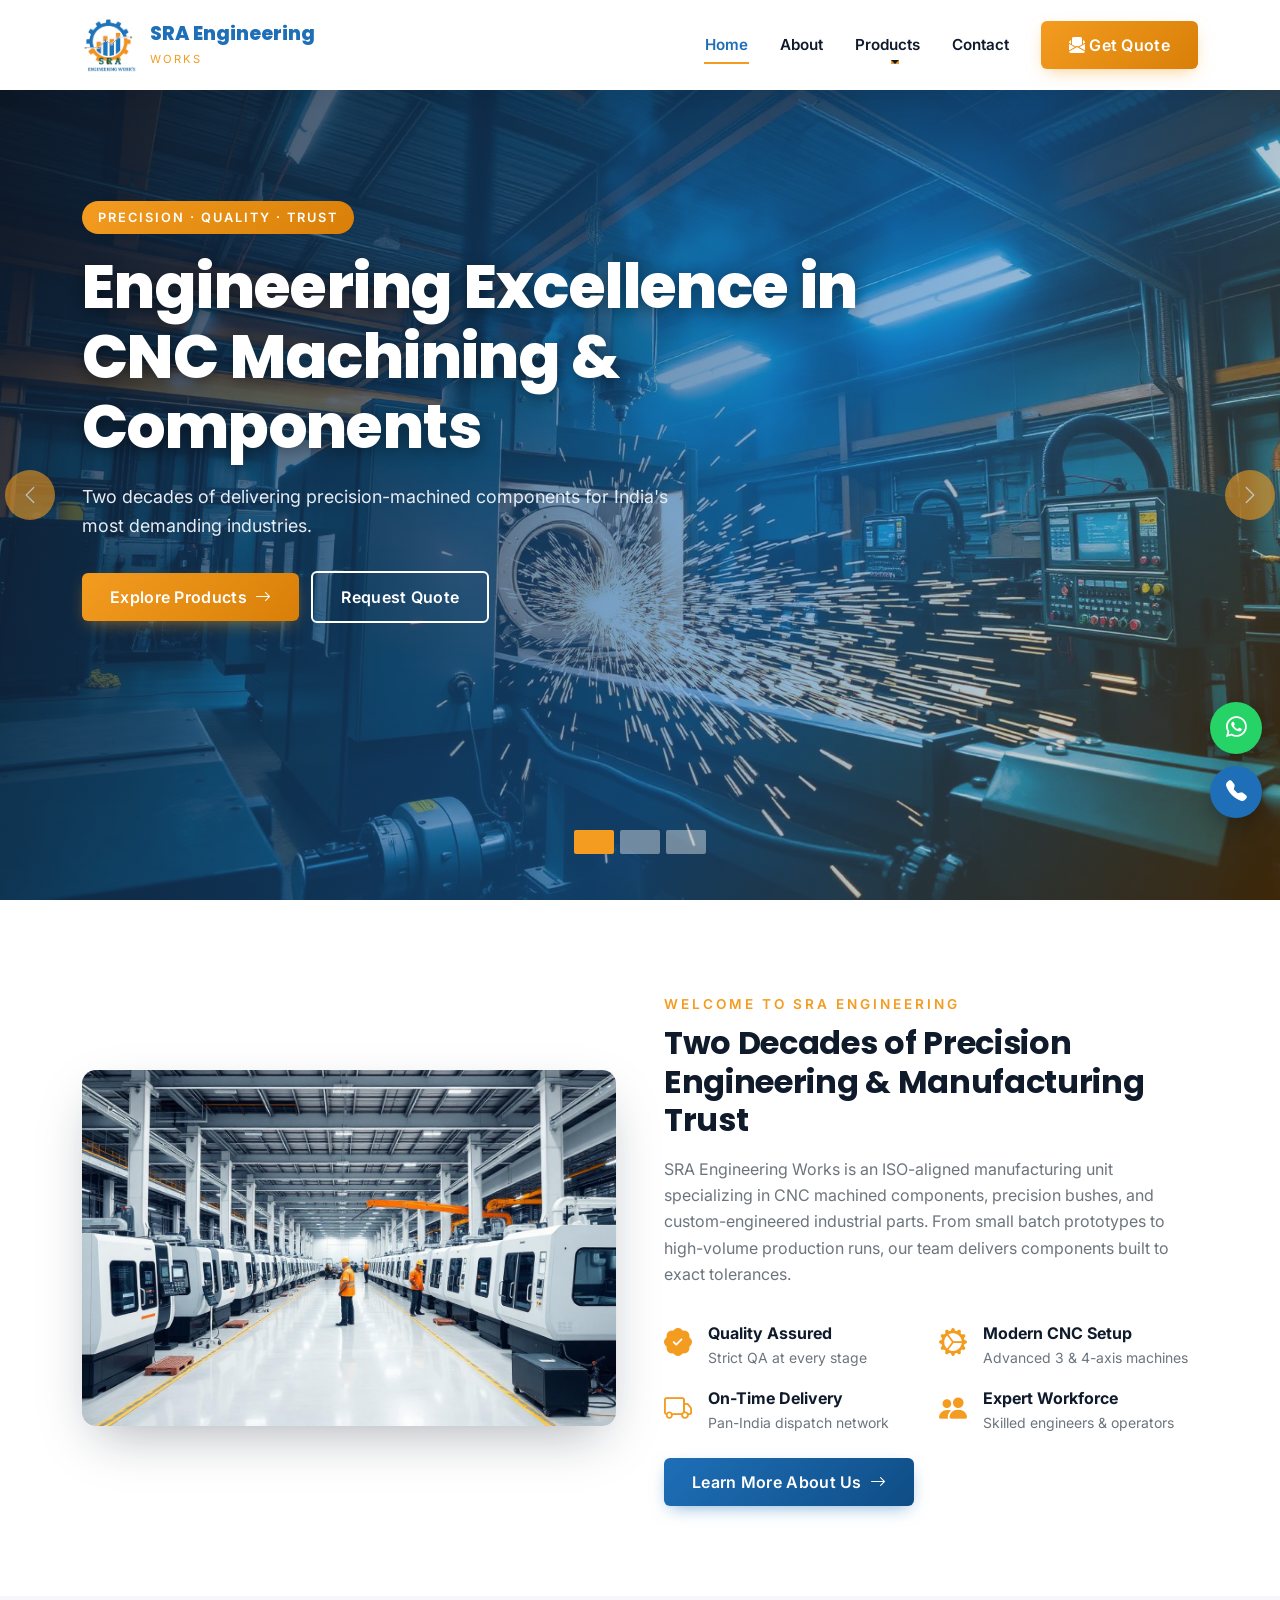
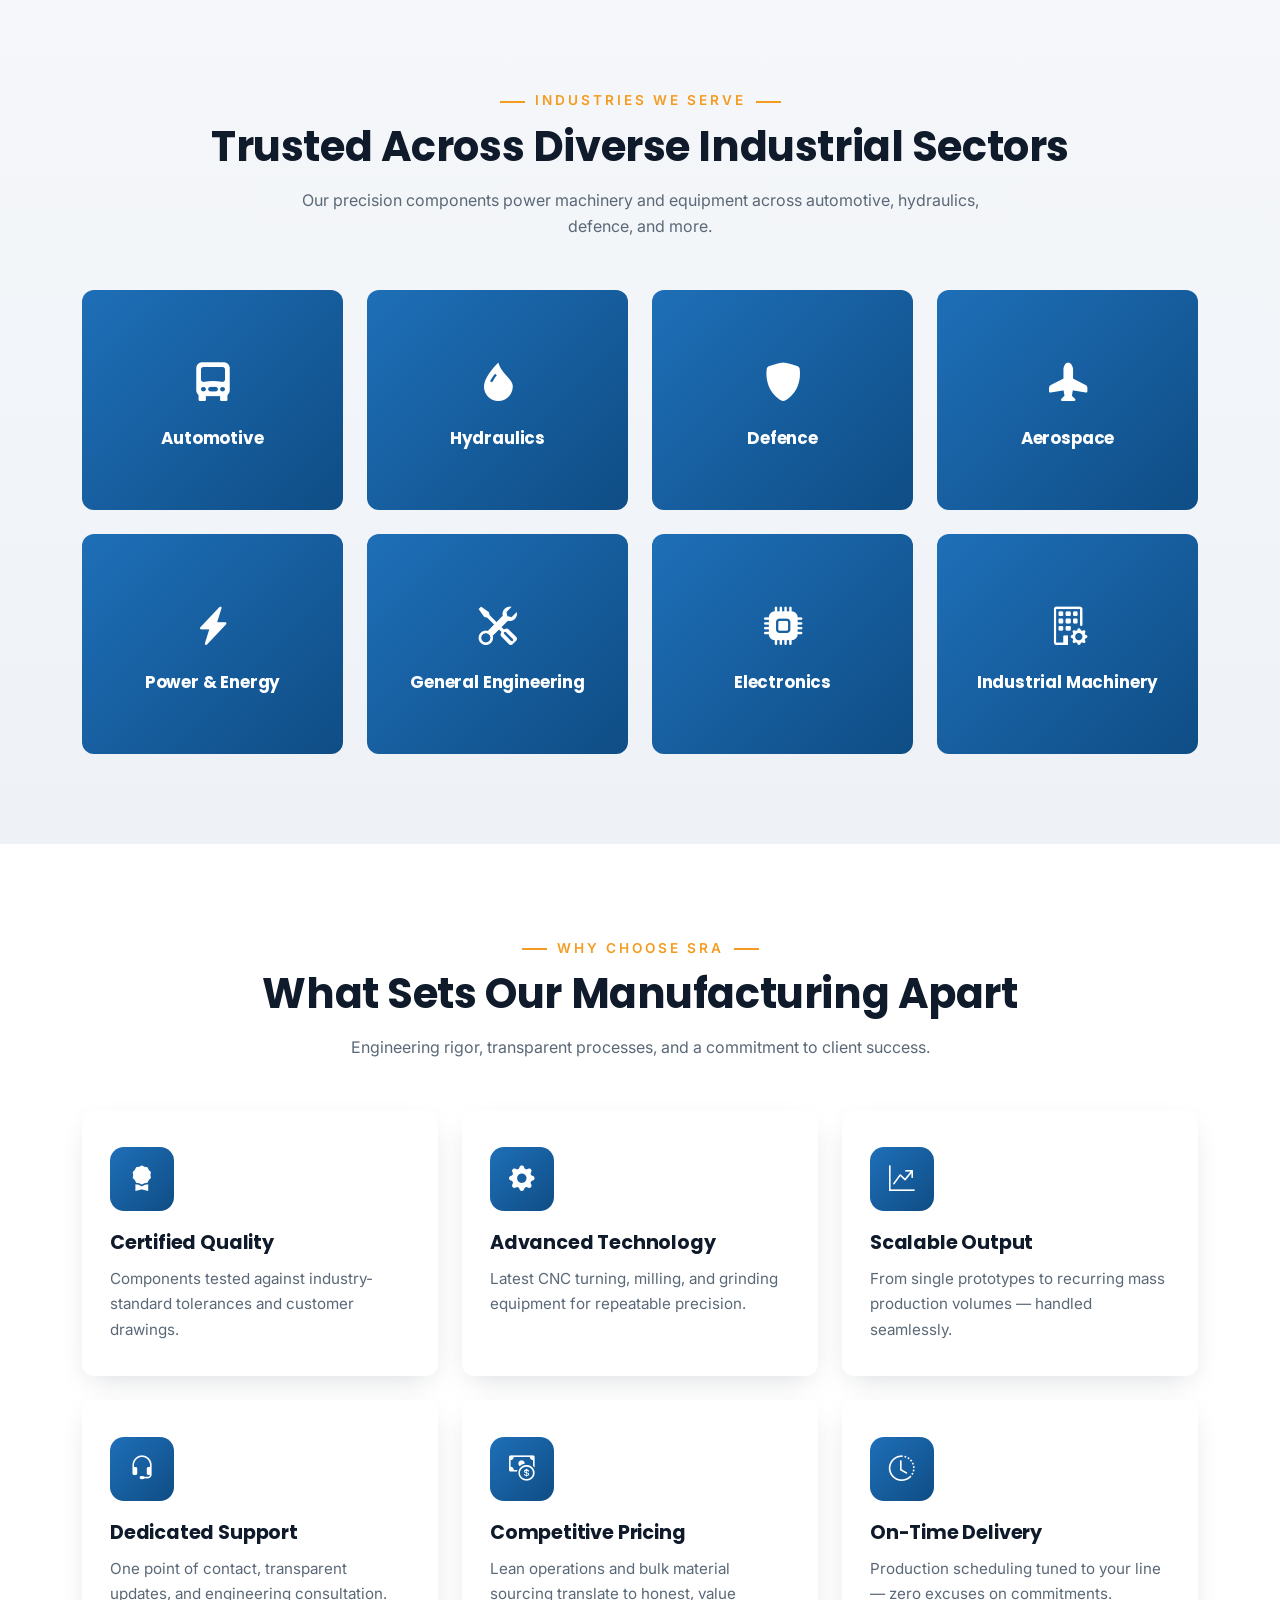
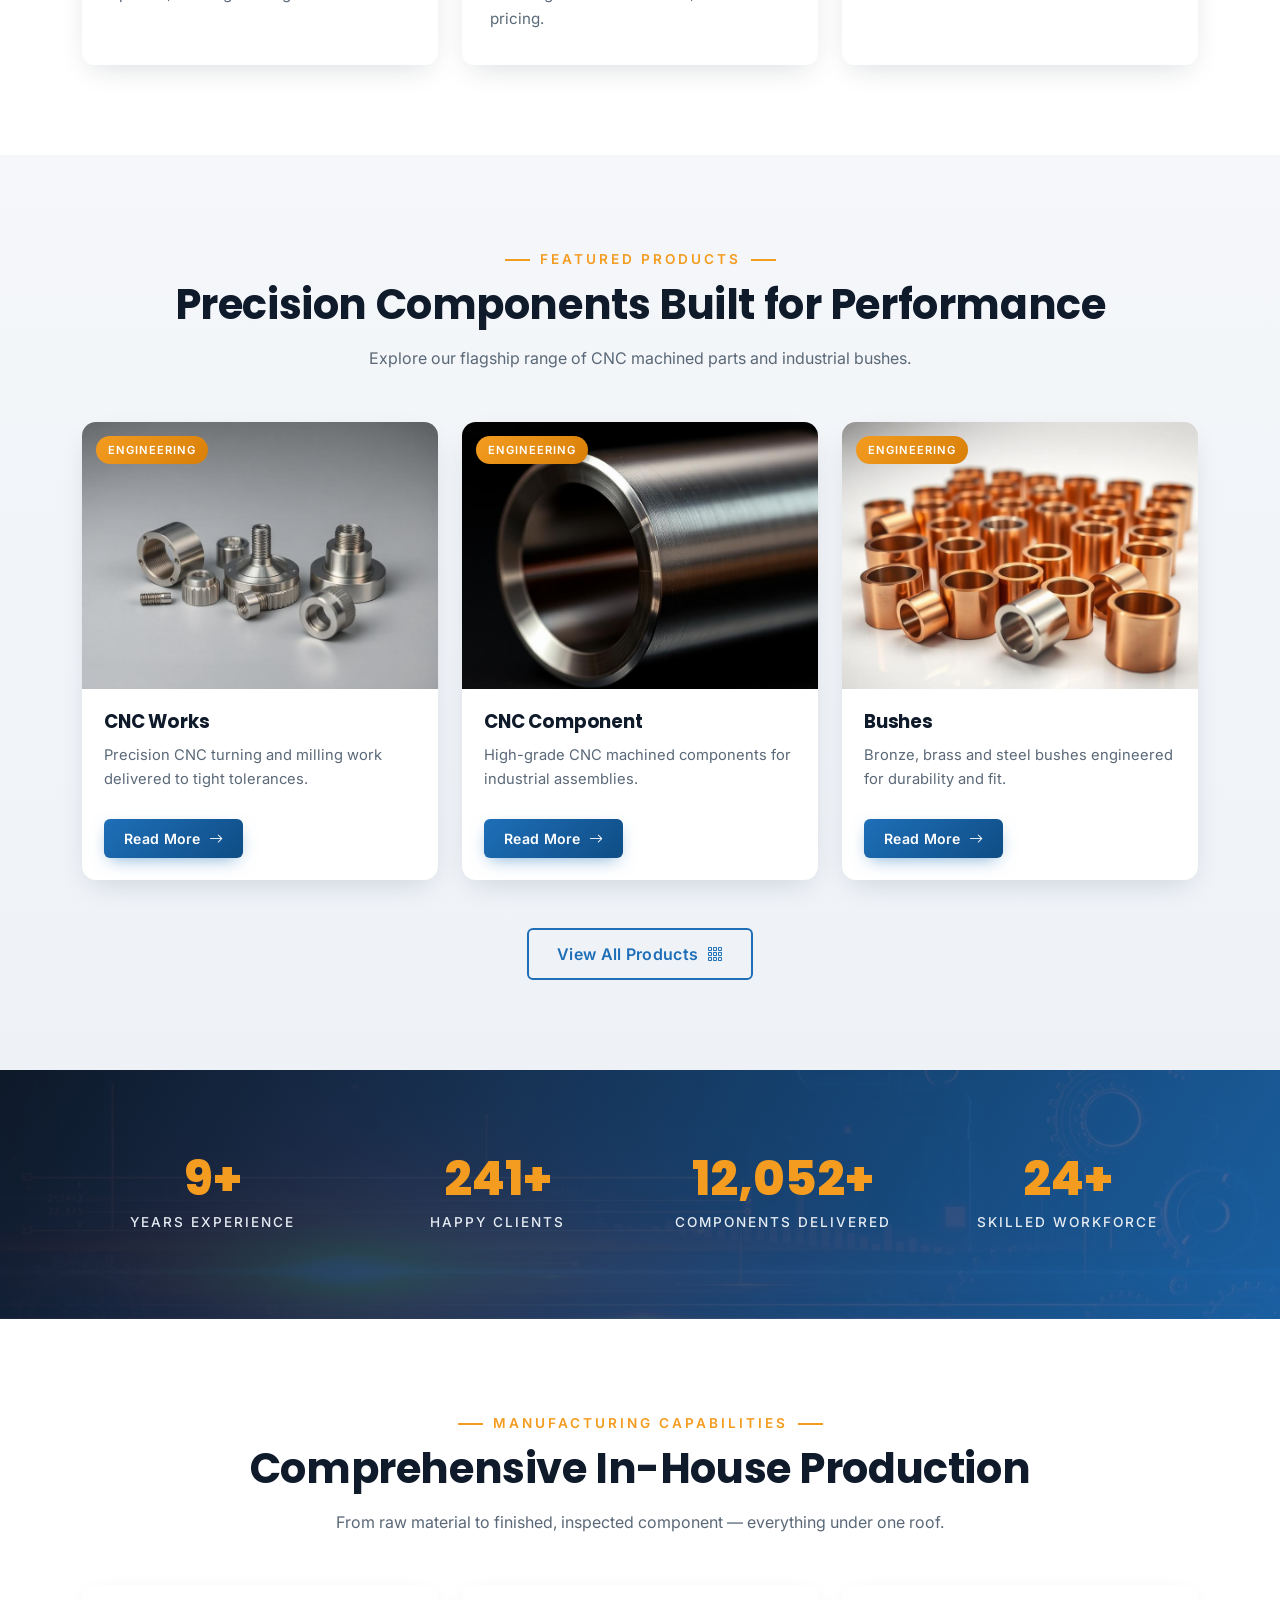
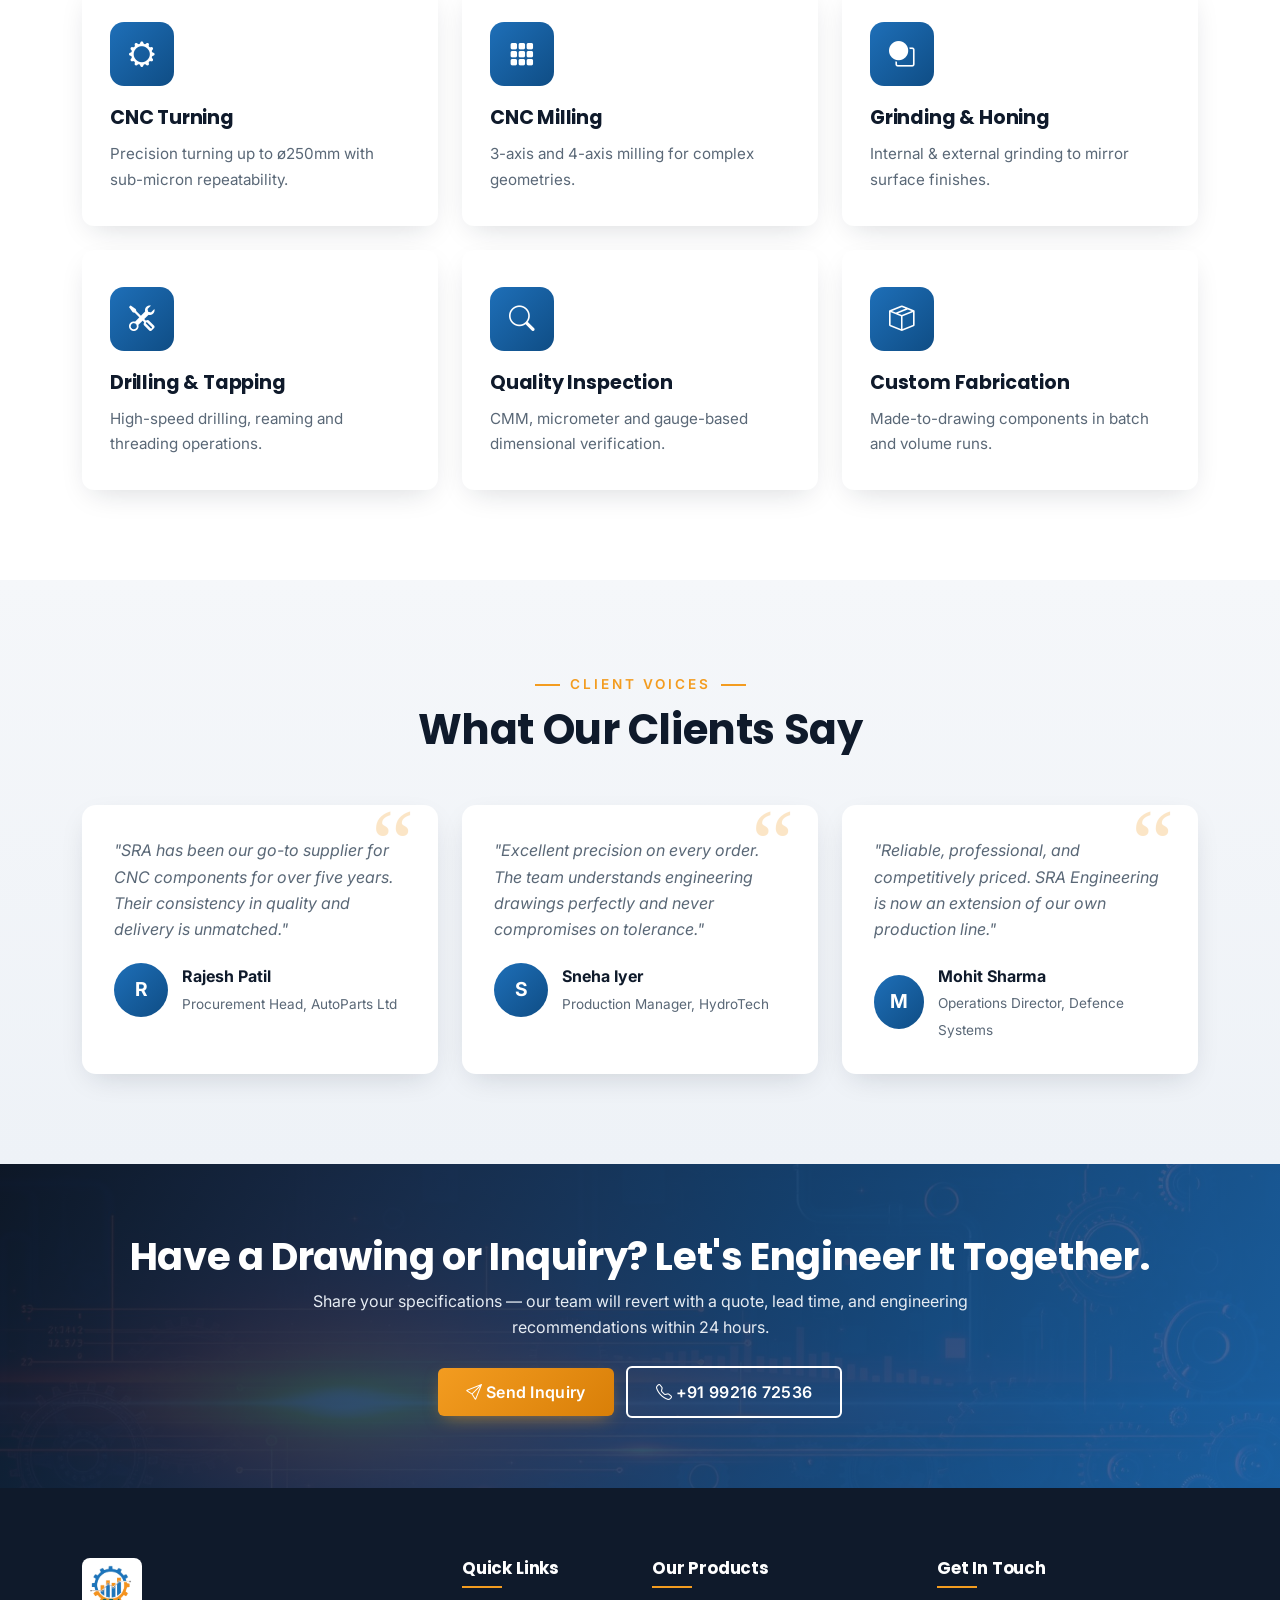
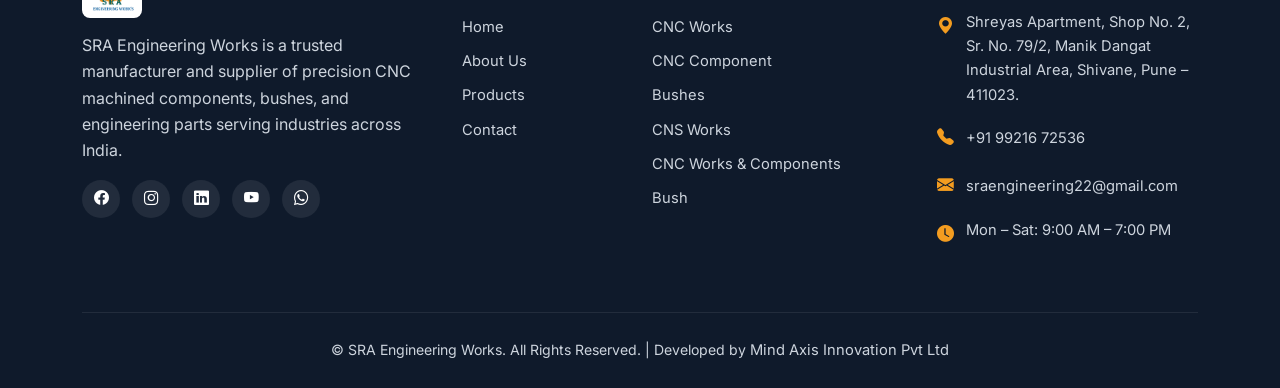
==== index.html @ c2544c4f "first commit" ====
<!DOCTYPE html>
<html lang="en">
<head>
<meta charset="UTF-8">
<meta name="viewport" content="width=device-width, initial-scale=1.0">
<title>SRA Engineering Works — Precision CNC Components & Industrial Manufacturing</title>
<meta name="description" content="SRA Engineering Works is a leading manufacturer of CNC machined components, bushes, and precision engineering parts based in Pune, serving industries across India.">
<meta name="keywords" content="CNC machining, CNC components, bushes, precision engineering, SRA Engineering Works, industrial manufacturing, Pune">
<meta name="author" content="SRA Engineering Works">
<meta property="og:title" content="SRA Engineering Works — Precision CNC Components & Industrial Manufacturing">
<meta property="og:description" content="SRA Engineering Works is a leading manufacturer of CNC machined components, bushes, and precision engineering parts based in Pune, serving industries across India.">
<meta property="og:type" content="website">
<link rel="icon" type="image/png" href="images/logo.png">
<link rel="apple-touch-icon" href="images/logo.png">
<link href="https://cdn.jsdelivr.net/npm/bootstrap@5.3.3/dist/css/bootstrap.min.css" rel="stylesheet">
<link href="https://cdn.jsdelivr.net/npm/bootstrap-icons@1.11.3/font/bootstrap-icons.css" rel="stylesheet">
<link href="https://fonts.googleapis.com/css2?family=Inter:wght@400;500;600;700&family=Poppins:wght@500;600;700;800&display=swap" rel="stylesheet">
<link rel="stylesheet" href="css/style.css">
</head>
<body data-page="home">
<div id="site-header"></div>

<!-- Hero Slider -->
<section class="hero-slider">
  <div id="heroCarousel" class="carousel slide carousel-fade" data-bs-ride="carousel" data-bs-interval="5500">
    <div class="carousel-indicators">
      <button data-bs-target="#heroCarousel" data-bs-slide-to="0" class="active"></button>
      <button data-bs-target="#heroCarousel" data-bs-slide-to="1"></button>
      <button data-bs-target="#heroCarousel" data-bs-slide-to="2"></button>
    </div>
    <div class="carousel-inner">
      <div class="carousel-item active" style="background-image:url('images/hero-1.jpg')">
        <div class="container carousel-caption">
          <span class="hero-pretitle">Precision · Quality · Trust</span>
          <h1>Engineering Excellence in CNC Machining &amp; Components</h1>
          <p>Two decades of delivering precision-machined components for India's most demanding industries.</p>
          <a href="products.html" class="btn btn-accent-sra me-2">Explore Products <i class="bi bi-arrow-right ms-1"></i></a>
          <a href="contact.html" class="btn btn-outline-sra">Request Quote</a>
        </div>
      </div>
      <div class="carousel-item" style="background-image:url('images/hero-2.jpg')">
        <div class="container carousel-caption">
          <span class="hero-pretitle">Advanced CNC Facility</span>
          <h1>State-of-the-Art Machinery for Complex Components</h1>
          <p>Modern CNC turning &amp; milling capability backed by stringent quality control and on-time delivery.</p>
          <a href="about.html" class="btn btn-accent-sra me-2">Our Capabilities</a>
          <a href="contact.html" class="btn btn-outline-sra">Talk to Engineer</a>
        </div>
      </div>
      <div class="carousel-item" style="background-image:url('images/hero-3.jpg')">
        <div class="container carousel-caption">
          <span class="hero-pretitle">Trusted by Industries</span>
          <h1>Custom Bushes &amp; Engineering Parts at Scale</h1>
          <p>From prototype to mass production — bushes, sleeves, and CNC components made to your specification.</p>
          <a href="products.html" class="btn btn-accent-sra me-2">View Catalogue</a>
          <a href="contact.html" class="btn btn-outline-sra">Get Free Sample</a>
        </div>
      </div>
    </div>
    <button class="carousel-control-prev" data-bs-target="#heroCarousel" data-bs-slide="prev"><span class="carousel-control-prev-icon"></span></button>
    <button class="carousel-control-next" data-bs-target="#heroCarousel" data-bs-slide="next"><span class="carousel-control-next-icon"></span></button>
  </div>
</section>

<!-- Intro -->
<section class="section">
  <div class="container">
    <div class="row align-items-center g-5">
      <div class="col-lg-6 fade-up">
        <div class="split-img"><img src="images/about-factory.jpg" alt="SRA Engineering Works manufacturing facility"></div>
      </div>
      <div class="col-lg-6 fade-up">
        <span class="pretitle text-orange fw-semibold text-uppercase" style="letter-spacing:3px;font-size:.85rem">Welcome to SRA Engineering</span>
        <h2 class="mt-2 mb-3">Two Decades of Precision Engineering &amp; Manufacturing Trust</h2>
        <p class="text-secondary">SRA Engineering Works is an ISO-aligned manufacturing unit specializing in CNC machined components, precision bushes, and custom-engineered industrial parts. From small batch prototypes to high-volume production runs, our team delivers components built to exact tolerances.</p>
        <div class="row g-3 mt-2">
          <div class="col-sm-6"><div class="d-flex gap-3 align-items-start"><i class="bi bi-patch-check-fill text-orange fs-3"></i><div><strong>Quality Assured</strong><p class="mb-0 small text-secondary">Strict QA at every stage</p></div></div></div>
          <div class="col-sm-6"><div class="d-flex gap-3 align-items-start"><i class="bi bi-gear-wide-connected text-orange fs-3"></i><div><strong>Modern CNC Setup</strong><p class="mb-0 small text-secondary">Advanced 3 &amp; 4-axis machines</p></div></div></div>
          <div class="col-sm-6"><div class="d-flex gap-3 align-items-start"><i class="bi bi-truck text-orange fs-3"></i><div><strong>On-Time Delivery</strong><p class="mb-0 small text-secondary">Pan-India dispatch network</p></div></div></div>
          <div class="col-sm-6"><div class="d-flex gap-3 align-items-start"><i class="bi bi-people-fill text-orange fs-3"></i><div><strong>Expert Workforce</strong><p class="mb-0 small text-secondary">Skilled engineers &amp; operators</p></div></div></div>
        </div>
        <a href="about.html" class="btn btn-primary-sra mt-4">Learn More About Us <i class="bi bi-arrow-right ms-1"></i></a>
      </div>
    </div>
  </div>
</section>

<!-- Industries -->
<section class="section bg-light-grad">
  <div class="container">
    <div class="section-title fade-up">
      <span class="pretitle">Industries We Serve</span>
      <h2>Trusted Across Diverse Industrial Sectors</h2>
      <p>Our precision components power machinery and equipment across automotive, hydraulics, defence, and more.</p>
    </div>
    <div class="row g-4">
      <div class="col-lg-3 col-md-4 col-6 fade-up"><div class="industry-card"><i class="bi bi-truck-front-fill"></i><h5>Automotive</h5></div></div><div class="col-lg-3 col-md-4 col-6 fade-up"><div class="industry-card"><i class="bi bi-droplet-fill"></i><h5>Hydraulics</h5></div></div><div class="col-lg-3 col-md-4 col-6 fade-up"><div class="industry-card"><i class="bi bi-shield-fill"></i><h5>Defence</h5></div></div><div class="col-lg-3 col-md-4 col-6 fade-up"><div class="industry-card"><i class="bi bi-airplane-fill"></i><h5>Aerospace</h5></div></div><div class="col-lg-3 col-md-4 col-6 fade-up"><div class="industry-card"><i class="bi bi-lightning-charge-fill"></i><h5>Power &amp; Energy</h5></div></div><div class="col-lg-3 col-md-4 col-6 fade-up"><div class="industry-card"><i class="bi bi-tools"></i><h5>General Engineering</h5></div></div><div class="col-lg-3 col-md-4 col-6 fade-up"><div class="industry-card"><i class="bi bi-cpu-fill"></i><h5>Electronics</h5></div></div><div class="col-lg-3 col-md-4 col-6 fade-up"><div class="industry-card"><i class="bi bi-building-gear"></i><h5>Industrial Machinery</h5></div></div>
    </div>
  </div>
</section>

<!-- Why Choose Us -->
<section class="section">
  <div class="container">
    <div class="section-title fade-up">
      <span class="pretitle">Why Choose SRA</span>
      <h2>What Sets Our Manufacturing Apart</h2>
      <p>Engineering rigor, transparent processes, and a commitment to client success.</p>
    </div>
    <div class="row g-4">
      <div class="col-lg-4 col-md-6 fade-up"><div class="feature-card"><div class="icon-wrap"><i class="bi bi-award-fill"></i></div><h4>Certified Quality</h4><p>Components tested against industry-standard tolerances and customer drawings.</p></div></div><div class="col-lg-4 col-md-6 fade-up"><div class="feature-card"><div class="icon-wrap"><i class="bi bi-gear-fill"></i></div><h4>Advanced Technology</h4><p>Latest CNC turning, milling, and grinding equipment for repeatable precision.</p></div></div><div class="col-lg-4 col-md-6 fade-up"><div class="feature-card"><div class="icon-wrap"><i class="bi bi-graph-up-arrow"></i></div><h4>Scalable Output</h4><p>From single prototypes to recurring mass production volumes — handled seamlessly.</p></div></div><div class="col-lg-4 col-md-6 fade-up"><div class="feature-card"><div class="icon-wrap"><i class="bi bi-headset"></i></div><h4>Dedicated Support</h4><p>One point of contact, transparent updates, and engineering consultation.</p></div></div><div class="col-lg-4 col-md-6 fade-up"><div class="feature-card"><div class="icon-wrap"><i class="bi bi-cash-coin"></i></div><h4>Competitive Pricing</h4><p>Lean operations and bulk material sourcing translate to honest, value pricing.</p></div></div><div class="col-lg-4 col-md-6 fade-up"><div class="feature-card"><div class="icon-wrap"><i class="bi bi-clock-history"></i></div><h4>On-Time Delivery</h4><p>Production scheduling tuned to your line — zero excuses on commitments.</p></div></div>
    </div>
  </div>
</section>

<!-- Featured Products -->
<section class="section bg-light-grad">
  <div class="container">
    <div class="section-title fade-up">
      <span class="pretitle">Featured Products</span>
      <h2>Precision Components Built for Performance</h2>
      <p>Explore our flagship range of CNC machined parts and industrial bushes.</p>
    </div>
    <div class="row g-4">
      
      <div class="col-lg-4 col-md-6 fade-up">
        <div class="product-card">
          <div class="img-wrap"><span class="badge-cat">Engineering</span><img src="images/prod-cnc-works.jpg" alt="CNC Works" loading="lazy"></div>
          <div class="body"><h4>CNC Works</h4><p>Precision CNC turning and milling work delivered to tight tolerances.</p><a href="cnc-works.html" class="btn btn-primary-sra">Read More <i class="bi bi-arrow-right ms-1"></i></a></div>
        </div>
      </div>
      <div class="col-lg-4 col-md-6 fade-up">
        <div class="product-card">
          <div class="img-wrap"><span class="badge-cat">Engineering</span><img src="images/prod-cnc-component.jpg" alt="CNC Component" loading="lazy"></div>
          <div class="body"><h4>CNC Component</h4><p>High-grade CNC machined components for industrial assemblies.</p><a href="cnc-component.html" class="btn btn-primary-sra">Read More <i class="bi bi-arrow-right ms-1"></i></a></div>
        </div>
      </div>
      <div class="col-lg-4 col-md-6 fade-up">
        <div class="product-card">
          <div class="img-wrap"><span class="badge-cat">Engineering</span><img src="images/prod-bushes.jpg" alt="Bushes" loading="lazy"></div>
          <div class="body"><h4>Bushes</h4><p>Bronze, brass and steel bushes engineered for durability and fit.</p><a href="bushes.html" class="btn btn-primary-sra">Read More <i class="bi bi-arrow-right ms-1"></i></a></div>
        </div>
      </div>
    </div>
    <div class="text-center mt-5 fade-up"><a href="products.html" class="btn btn-outline-blue">View All Products <i class="bi bi-grid-3x3-gap ms-1"></i></a></div>
  </div>
</section>

<!-- Counters -->
<section class="counter-section">
  <div class="container">
    <div class="row g-4">
      <div class="col-lg-3 col-6"><div class="counter-item"><div class="num" data-count="20" data-suffix="+">0</div><div class="label">Years Experience</div></div></div>
      <div class="col-lg-3 col-6"><div class="counter-item"><div class="num" data-count="500" data-suffix="+">0</div><div class="label">Happy Clients</div></div></div>
      <div class="col-lg-3 col-6"><div class="counter-item"><div class="num" data-count="25000" data-suffix="+">0</div><div class="label">Components Delivered</div></div></div>
      <div class="col-lg-3 col-6"><div class="counter-item"><div class="num" data-count="50" data-suffix="+">0</div><div class="label">Skilled Workforce</div></div></div>
    </div>
  </div>
</section>

<!-- Capabilities -->
<section class="section">
  <div class="container">
    <div class="section-title fade-up">
      <span class="pretitle">Manufacturing Capabilities</span>
      <h2>Comprehensive In-House Production</h2>
      <p>From raw material to finished, inspected component — everything under one roof.</p>
    </div>
    <div class="row g-4">
      <div class="col-lg-4 col-md-6 fade-up"><div class="feature-card"><div class="icon-wrap"><i class="bi bi-gear-wide"></i></div><h4>CNC Turning</h4><p>Precision turning up to ø250mm with sub-micron repeatability.</p></div></div><div class="col-lg-4 col-md-6 fade-up"><div class="feature-card"><div class="icon-wrap"><i class="bi bi-grid-3x3-gap-fill"></i></div><h4>CNC Milling</h4><p>3-axis and 4-axis milling for complex geometries.</p></div></div><div class="col-lg-4 col-md-6 fade-up"><div class="feature-card"><div class="icon-wrap"><i class="bi bi-circle-square"></i></div><h4>Grinding &amp; Honing</h4><p>Internal &amp; external grinding to mirror surface finishes.</p></div></div><div class="col-lg-4 col-md-6 fade-up"><div class="feature-card"><div class="icon-wrap"><i class="bi bi-tools"></i></div><h4>Drilling &amp; Tapping</h4><p>High-speed drilling, reaming and threading operations.</p></div></div><div class="col-lg-4 col-md-6 fade-up"><div class="feature-card"><div class="icon-wrap"><i class="bi bi-search"></i></div><h4>Quality Inspection</h4><p>CMM, micrometer and gauge-based dimensional verification.</p></div></div><div class="col-lg-4 col-md-6 fade-up"><div class="feature-card"><div class="icon-wrap"><i class="bi bi-box-seam"></i></div><h4>Custom Fabrication</h4><p>Made-to-drawing components in batch and volume runs.</p></div></div>
    </div>
  </div>
</section>

<!-- Testimonials -->
<section class="section bg-light-grad">
  <div class="container">
    <div class="section-title fade-up">
      <span class="pretitle">Client Voices</span>
      <h2>What Our Clients Say</h2>
    </div>
    <div class="row g-4">
      <div class="col-lg-4 fade-up"><div class="testi-card"><p>"SRA has been our go-to supplier for CNC components for over five years. Their consistency in quality and delivery is unmatched."</p><div class="who"><div class="avatar">R</div><div><strong>Rajesh Patil</strong><span>Procurement Head, AutoParts Ltd</span></div></div></div></div><div class="col-lg-4 fade-up"><div class="testi-card"><p>"Excellent precision on every order. The team understands engineering drawings perfectly and never compromises on tolerance."</p><div class="who"><div class="avatar">S</div><div><strong>Sneha Iyer</strong><span>Production Manager, HydroTech</span></div></div></div></div><div class="col-lg-4 fade-up"><div class="testi-card"><p>"Reliable, professional, and competitively priced. SRA Engineering is now an extension of our own production line."</p><div class="who"><div class="avatar">M</div><div><strong>Mohit Sharma</strong><span>Operations Director, Defence Systems</span></div></div></div></div>
    </div>
  </div>
</section>

<!-- CTA -->
<section class="cta-strip">
  <div class="container fade-up">
    <h2>Have a Drawing or Inquiry? Let's Engineer It Together.</h2>
    <p>Share your specifications — our team will revert with a quote, lead time, and engineering recommendations within 24 hours.</p>
    <a href="contact.html" class="btn btn-accent-sra me-2"><i class="bi bi-send me-1"></i>Send Inquiry</a>
    <a href="tel:+919921672536" class="btn btn-outline-sra"><i class="bi bi-telephone me-1"></i>+91 99216 72536</a>
  </div>
</section>

<div id="site-footer"></div>
<script src="https://cdn.jsdelivr.net/npm/bootstrap@5.3.3/dist/js/bootstrap.bundle.min.js"></script>
<script src="js/main.js"></script>
</body>
</html>
---- css/style.css ----
/* SRA Engineering Works - Premium Industrial UI */
:root{
  --sra-blue:#1e6fb8;
  --sra-blue-dark:#0f4d85;
  --sra-orange:#f39c20;
  --sra-orange-dark:#d97f08;
  --sra-teal:#1a6e6a;
  --sra-dark:#0f1a2b;
  --sra-grey:#5a6877;
  --sra-light:#f5f7fa;
  --sra-white:#ffffff;
  --grad-primary:linear-gradient(135deg,var(--sra-blue) 0%,var(--sra-blue-dark) 100%);
  --grad-accent:linear-gradient(135deg,var(--sra-orange) 0%,var(--sra-orange-dark) 100%);
  --grad-dark:linear-gradient(135deg,rgba(15,26,43,.92),rgba(30,111,184,.78));
  --shadow-soft:0 10px 30px -10px rgba(15,26,43,.18);
  --shadow-strong:0 20px 50px -15px rgba(15,26,43,.35);
}
*{box-sizing:border-box}
html{scroll-behavior:smooth}
body{font-family:'Inter','Segoe UI',sans-serif;color:var(--sra-dark);background:var(--sra-white);line-height:1.65;overflow-x:hidden}
h1,h2,h3,h4,h5,h6{font-family:'Poppins','Inter',sans-serif;font-weight:700;color:var(--sra-dark);letter-spacing:-.01em}
.display-1,.display-2,.display-3,.display-4,.display-5{font-family:'Poppins',sans-serif;font-weight:800}
a{text-decoration:none;transition:all .3s ease}
img{max-width:100%;height:auto}
.section{padding:90px 0}
.section-sm{padding:60px 0}
.text-orange{color:var(--sra-orange)!important}
.text-sra-blue{color:var(--sra-blue)!important}
.bg-sra-blue{background:var(--sra-blue)!important;color:#fff}
.bg-sra-dark{background:var(--sra-dark)!important;color:#fff}
.bg-light-grad{background:linear-gradient(180deg,#f5f7fa 0%,#eef2f7 100%)}

html, body {
  overflow-x: hidden;
}

/* Section Title */
.section-title{margin-bottom:50px;text-align:center}
.section-title .pretitle{display:inline-block;color:var(--sra-orange);font-weight:600;letter-spacing:3px;text-transform:uppercase;font-size:.85rem;margin-bottom:10px;position:relative;padding:0 35px}
.section-title .pretitle::before,.section-title .pretitle::after{content:"";position:absolute;top:50%;width:25px;height:2px;background:var(--sra-orange)}
.section-title .pretitle::before{left:0}.section-title .pretitle::after{right:0}
.section-title h2{font-size:clamp(1.8rem,3.4vw,2.6rem);margin-bottom:15px}
.section-title p{color:var(--sra-grey);max-width:720px;margin:0 auto}

/* Buttons */
.btn{border-radius:6px;font-weight:600;padding:12px 28px;letter-spacing:.3px;transition:all .35s ease;border:none}
.btn-primary-sra{background:var(--grad-primary);color:#fff;box-shadow:0 6px 18px -6px rgba(30,111,184,.6)}
.btn-primary-sra:hover{transform:translateY(-3px);box-shadow:0 14px 24px -8px rgba(30,111,184,.7);color:#fff}
.btn-accent-sra{background:var(--grad-accent);color:#fff;box-shadow:0 6px 18px -6px rgba(243,156,32,.6)}
.btn-accent-sra:hover{transform:translateY(-3px);box-shadow:0 14px 24px -8px rgba(243,156,32,.7);color:#fff}
.btn-outline-sra{border:2px solid #fff;color:#fff;background:transparent}
.btn-outline-sra:hover{background:#fff;color:var(--sra-dark)}
.btn-outline-blue{border:2px solid var(--sra-blue);color:var(--sra-blue);background:transparent}
.btn-outline-blue:hover{background:var(--sra-blue);color:#fff}

/* Topbar */
.topbar{background:var(--sra-dark);color:#cdd4dd;font-size:.85rem;padding:8px 0}
.topbar a{color:#cdd4dd}
.topbar a:hover{color:var(--sra-orange)}
.topbar i{color:var(--sra-orange);margin-right:6px}

/* Navbar */
.navbar-sra{background:#fff;box-shadow:0 2px 18px rgba(15,26,43,.08);padding:12px 0;transition:all .3s ease;z-index:1030}
.navbar-sra.sticky-active{position:fixed;top:0;left:0;right:0;animation:slideDown .4s ease}
@keyframes slideDown{from{transform:translateY(-100%)}to{transform:translateY(0)}}
.navbar-sra .navbar-brand img{height:56px}
.navbar-sra .navbar-brand{display:flex;align-items:center;gap:12px}
.navbar-sra .brand-text{line-height:1.1}
.navbar-sra .brand-text .name{font-family:'Poppins',sans-serif;font-weight:800;color:var(--sra-blue);font-size:1.2rem;display:block}
.navbar-sra .brand-text .tag{font-size:.7rem;letter-spacing:2px;color:var(--sra-orange);text-transform:uppercase}
.navbar-sra .nav-link{color:var(--sra-dark)!important;font-weight:600;font-size:.95rem;padding:10px 16px!important;position:relative}
.navbar-sra .nav-link::after{content:"";position:absolute;left:50%;bottom:4px;width:0;height:2px;background:var(--sra-orange);transition:all .3s}
.navbar-sra .nav-link:hover::after,.navbar-sra .nav-link.active::after{width:60%;left:20%}
.navbar-sra .nav-link.active,.navbar-sra .nav-link:hover{color:var(--sra-blue)!important}
.navbar-sra .dropdown-menu{border:none;box-shadow:0 12px 30px rgba(15,26,43,.12);border-radius:8px;padding:10px;min-width:240px;border-top:3px solid var(--sra-orange)}
.navbar-sra .dropdown-item{padding:10px 14px;border-radius:6px;font-weight:500}
.navbar-sra .dropdown-item:hover{background:var(--sra-light);color:var(--sra-blue)}
.navbar-toggler{border:none}
.navbar-toggler:focus{box-shadow:none}

/* Hero slider */
.hero-slider .carousel-item{height:90vh;min-height:560px;background-size:cover;background-position:center;position:relative}
.hero-slider .carousel-item::before{content:"";position:absolute;inset:0;background:linear-gradient(120deg,rgba(15,26,43,.85) 0%,rgba(30,111,184,.55) 60%,rgba(243,156,32,.25) 100%)}
.hero-slider .carousel-caption{position:absolute;top:40%;left:0;right:0;transform:translateY(-50%);text-align:left;}
.hero-slider .hero-pretitle{display:inline-block;background:var(--grad-accent);color:#fff;padding:6px 16px;border-radius:30px;font-size:.8rem;letter-spacing:2px;text-transform:uppercase;margin-bottom:18px;font-weight:600}
.hero-slider h1{color:#fff;font-size:clamp(2rem,5vw,3.8rem);font-weight:800;margin-bottom:20px;line-height:1.15;text-shadow:0 4px 16px rgba(0,0,0,.4);max-width:780px}
.hero-slider p{color:#e6ecf3;font-size:clamp(1rem,1.4vw,1.15rem);max-width:600px;margin-bottom:30px}
.hero-slider .carousel-indicators{bottom:30px}
.hero-slider .carousel-indicators button{width:40px;height:4px;border-radius:2px;background:#fff;opacity:.4}
.hero-slider .carousel-indicators .active{background:var(--sra-orange);opacity:1}
.hero-slider .carousel-control-prev,.hero-slider .carousel-control-next{width:60px;opacity:.7}
.hero-slider .carousel-control-prev-icon,.hero-slider .carousel-control-next-icon{width:50px;height:50px;background-color:rgba(243,156,32,.85);border-radius:50%;background-size:40%}

/* Page Banner */
.page-banner{padding:140px 0 70px;background:linear-gradient(120deg,rgba(15,26,43,.92),rgba(30,111,184,.85)),url('../images/hero-2.jpg') center/cover;color:#fff;position:relative}
.page-banner h1{color:#fff;font-size:clamp(1.9rem,4vw,2.8rem);margin-bottom:10px}
.page-banner .breadcrumb{justify-content:center;background:transparent;margin:0}
.page-banner .breadcrumb-item,.page-banner .breadcrumb-item a{color:#cdd4dd}
.page-banner .breadcrumb-item.active{color:var(--sra-orange)}
.page-banner .breadcrumb-item+.breadcrumb-item::before{color:#cdd4dd}

/* Cards */
.feature-card{background:#fff;border-radius:12px;padding:34px 28px;box-shadow:var(--shadow-soft);transition:all .4s ease;height:100%;border-top:3px solid transparent}
.feature-card:hover{transform:translateY(-8px);box-shadow:var(--shadow-strong);border-top-color:var(--sra-orange)}
.feature-card .icon-wrap{width:64px;height:64px;border-radius:14px;background:var(--grad-primary);color:#fff;display:flex;align-items:center;justify-content:center;font-size:1.6rem;margin-bottom:20px;transition:all .4s}
.feature-card:hover .icon-wrap{background:var(--grad-accent);transform:rotate(-8deg)}
.feature-card h4{font-size:1.2rem;margin-bottom:12px}
.feature-card p{color:var(--sra-grey);font-size:.95rem;margin:0}

/* Industries grid */
.industry-card{position:relative;overflow:hidden;border-radius:12px;height:220px;background:var(--grad-primary);display:flex;align-items:center;justify-content:center;flex-direction:column;color:#fff;text-align:center;padding:20px;transition:all .4s;cursor:pointer}
.industry-card::before{content:"";position:absolute;inset:0;background:var(--grad-accent);opacity:0;transition:all .4s}
.industry-card>*{position:relative;z-index:1}
.industry-card:hover::before{opacity:1}
.industry-card:hover{transform:translateY(-6px);box-shadow:var(--shadow-strong)}
.industry-card i{font-size:2.4rem;margin-bottom:14px}
.industry-card h5{color:#fff;margin:0;font-size:1.05rem}

/* Product card */
.product-card{background:#fff;border-radius:14px;overflow:hidden;box-shadow:var(--shadow-soft);transition:all .4s;height:100%;display:flex;flex-direction:column}
.product-card:hover{transform:translateY(-8px);box-shadow:var(--shadow-strong)}
.product-card .img-wrap{position:relative;overflow:hidden;aspect-ratio:4/3;background:#eef2f7}
.product-card .img-wrap img{width:100%;height:100%;object-fit:cover;transition:transform .6s}
.product-card:hover .img-wrap img{transform:scale(1.1)}
.product-card .img-wrap::after{content:"";position:absolute;inset:0;background:linear-gradient(180deg,transparent 50%,rgba(15,26,43,.55) 100%);opacity:0;transition:all .4s}
.product-card:hover .img-wrap::after{opacity:1}
.product-card .badge-cat{position:absolute;top:14px;left:14px;background:var(--grad-accent);color:#fff;padding:5px 12px;border-radius:20px;font-size:.7rem;font-weight:600;letter-spacing:1px;text-transform:uppercase;z-index:2}
.product-card .body{padding:22px;flex:1;display:flex;flex-direction:column}
.product-card h4{font-size:1.15rem;margin-bottom:10px}
.product-card p{color:var(--sra-grey);font-size:.92rem;flex:1}
.product-card .btn{align-self:flex-start;margin-top:12px;padding:9px 20px;font-size:.88rem}

/* Counter */
.counter-section{background:linear-gradient(120deg,rgba(15,26,43,.94),rgba(30,111,184,.85)),url('../images/cta-banner.jpg') center/cover;color:#fff;padding:70px 0}
.counter-item{text-align:center;padding:15px}
.counter-item .num{font-family:'Poppins',sans-serif;font-size:3rem;font-weight:800;color:var(--sra-orange);line-height:1;margin-bottom:8px}
.counter-item .label{color:#e6ecf3;text-transform:uppercase;letter-spacing:2px;font-size:.85rem;font-weight:500}

/* About split */
.split-img{border-radius:14px;overflow:hidden;box-shadow:var(--shadow-strong);position:relative}
.split-img img{display:block;width:100%}
.split-img::before{content:"";position:absolute;top:-20px;left:-20px;width:120px;height:120px;border:6px solid var(--sra-orange);border-radius:14px;z-index:-1}

/* Testimonial */
.testi-card{background:#fff;border-radius:14px;padding:32px;box-shadow:var(--shadow-soft);position:relative;height:100%}
.testi-card::before{content:"\201C";position:absolute;top:-10px;right:24px;font-size:6rem;color:var(--sra-orange);font-family:Georgia;line-height:1;opacity:.25}
.testi-card p{color:var(--sra-grey);font-style:italic;margin-bottom:20px}
.testi-card .who{display:flex;align-items:center;gap:14px}
.testi-card .avatar{width:54px;height:54px;border-radius:50%;background:var(--grad-primary);color:#fff;display:flex;align-items:center;justify-content:center;font-weight:700;font-size:1.2rem}
.testi-card .who strong{display:block;color:var(--sra-dark)}
.testi-card .who span{font-size:.85rem;color:var(--sra-grey)}

/* CTA strip */
.cta-strip{background:linear-gradient(120deg,rgba(15,26,43,.9),rgba(30,111,184,.85)),url('../images/cta-banner.jpg') center/cover;padding:70px 0;color:#fff;text-align:center}
.cta-strip h2{color:#fff;font-size:clamp(1.7rem,3vw,2.4rem)}
.cta-strip p{color:#e6ecf3;max-width:680px;margin:0 auto 25px}

/* Footer */
.footer{background:var(--sra-dark);color:#cdd4dd;padding:70px 0 0}
.footer h5{color:#fff;font-size:1.05rem;margin-bottom:22px;position:relative;padding-bottom:10px}
.footer h5::after{content:"";position:absolute;left:0;bottom:0;width:40px;height:2px;background:var(--sra-orange)}
.footer a{color:#cdd4dd;display:inline-block;padding:5px 0;font-size:.92rem}
.footer a:hover{color:var(--sra-orange);padding-left:6px}
.footer .brand img{height:60px;margin-bottom:14px;background:#fff;padding:6px;border-radius:8px}
.footer .social a{width:38px;height:38px;border-radius:50%;background:rgba(255,255,255,.08);display:inline-flex;align-items:center;justify-content:center;margin-right:8px;color:#fff;padding:0}
.footer .social a:hover{background:var(--sra-orange);padding-left:0;transform:translateY(-3px)}
.footer .contact-list li{display:flex;gap:12px;margin-bottom:14px;font-size:.92rem}
.footer .contact-list i{color:var(--sra-orange);font-size:1.05rem;flex-shrink:0;margin-top:3px}
.footer .copy{border-top:1px solid rgba(255,255,255,.08);margin-top:50px;padding:20px 0;font-size:.88rem;text-align:center}

/* Floating buttons */
.float-btns{position:fixed;right:18px;bottom:18px;display:flex;flex-direction:column;gap:12px;z-index:1040}
.float-btns a,.float-btns button{width:52px;height:52px;border-radius:50%;display:flex;align-items:center;justify-content:center;color:#fff;font-size:1.3rem;box-shadow:0 8px 20px rgba(0,0,0,.25);transition:all .3s;border:none;text-decoration:none}
.float-btns a:hover,.float-btns button:hover{transform:scale(1.1) translateY(-3px)}
.fb-whatsapp{background:#25d366}
.fb-call{background:var(--sra-blue)}
.fb-top{background:var(--sra-orange);opacity:0;visibility:hidden}
.fb-top.show{opacity:1;visibility:visible}

/* Inquiry/Contact forms */
.form-card{background:#fff;border-radius:14px;padding:36px;box-shadow:var(--shadow-soft)}
.form-control,.form-select{border-radius:8px;padding:12px 14px;border:1.5px solid #dde3ec;font-size:.95rem}
.form-control:focus,.form-select:focus{border-color:var(--sra-blue);box-shadow:0 0 0 .2rem rgba(30,111,184,.12)}
.form-label{font-weight:600;color:var(--sra-dark);font-size:.9rem;margin-bottom:6px}

/* Contact info card */
.contact-info-card{background:#fff;border-radius:12px;padding:26px;text-align:center;box-shadow:var(--shadow-soft);height:100%;transition:all .3s}
.contact-info-card:hover{transform:translateY(-5px)}
.contact-info-card .icon{width:64px;height:64px;border-radius:50%;background:var(--grad-primary);color:#fff;display:flex;align-items:center;justify-content:center;margin:0 auto 16px;font-size:1.5rem}
.contact-info-card h5{margin-bottom:8px}
.contact-info-card p,.contact-info-card a{color:var(--sra-grey);margin:0;font-size:.95rem}
.contact-info-card a:hover{color:var(--sra-orange)}

/* Timeline */
.timeline{position:relative;padding:20px 0}
.timeline::before{content:"";position:absolute;left:50%;top:0;bottom:0;width:3px;background:var(--sra-blue);transform:translateX(-50%)}
.tl-item{position:relative;width:50%;padding:20px 40px;box-sizing:border-box}
.tl-item:nth-child(odd){left:0;text-align:right}
.tl-item:nth-child(even){left:50%}
.tl-item::before{content:"";position:absolute;top:30px;width:18px;height:18px;background:var(--sra-orange);border-radius:50%;border:4px solid #fff;box-shadow:0 0 0 3px var(--sra-blue)}
.tl-item:nth-child(odd)::before{right:-9px}
.tl-item:nth-child(even)::before{left:-9px}
.tl-item .year{display:inline-block;background:var(--grad-accent);color:#fff;padding:4px 14px;border-radius:20px;font-weight:700;font-size:.85rem;margin-bottom:10px}
.tl-item h5{margin-bottom:8px}
.tl-item p{color:var(--sra-grey);font-size:.95rem;margin:0}
@media(max-width:767px){
  .timeline::before{left:20px}
  .tl-item,.tl-item:nth-child(odd),.tl-item:nth-child(even){width:100%;left:0;text-align:left;padding-left:55px;padding-right:15px}
  .tl-item::before{left:11px!important;right:auto!important}
}

/* Specs table */
.specs-table th{background:var(--sra-blue);color:#fff;padding:14px;font-weight:600}
.specs-table td{padding:14px;border-bottom:1px solid #eef2f7}
.specs-table tr:nth-child(even) td{background:#f9fafc}

/* Gallery */
.gallery-img{border-radius:10px;overflow:hidden;aspect-ratio:1;background:#eef2f7;transition:all .3s;cursor:pointer}
.gallery-img img{width:100%;height:100%;object-fit:cover;transition:transform .5s}
.gallery-img:hover img{transform:scale(1.1)}

/* Map */
.map-wrap{position:relative;height:450px;overflow:hidden}
.map-wrap iframe{width:100%;height:100%;border:0;display:block}

/* Animations */
.fade-up{opacity:0;transform:translateY(30px);transition:all .8s ease}
.fade-up.in{opacity:1;transform:translateY(0)}

/* Responsive tweaks */
@media(max-width:991px){
  .section{padding:60px 0}
  .hero-slider .carousel-item{height:70vh;min-height:480px}
  .navbar-sra .navbar-collapse{background:#fff;margin-top:10px;padding:15px;border-radius:8px;box-shadow:var(--shadow-soft)}
}
@media(max-width:575px){
  .float-btns{right:12px;bottom:12px}
  .float-btns a,.float-btns button{width:46px;height:46px;font-size:1.15rem}
  .hero-slider .carousel-caption{padding:0 6%}
}
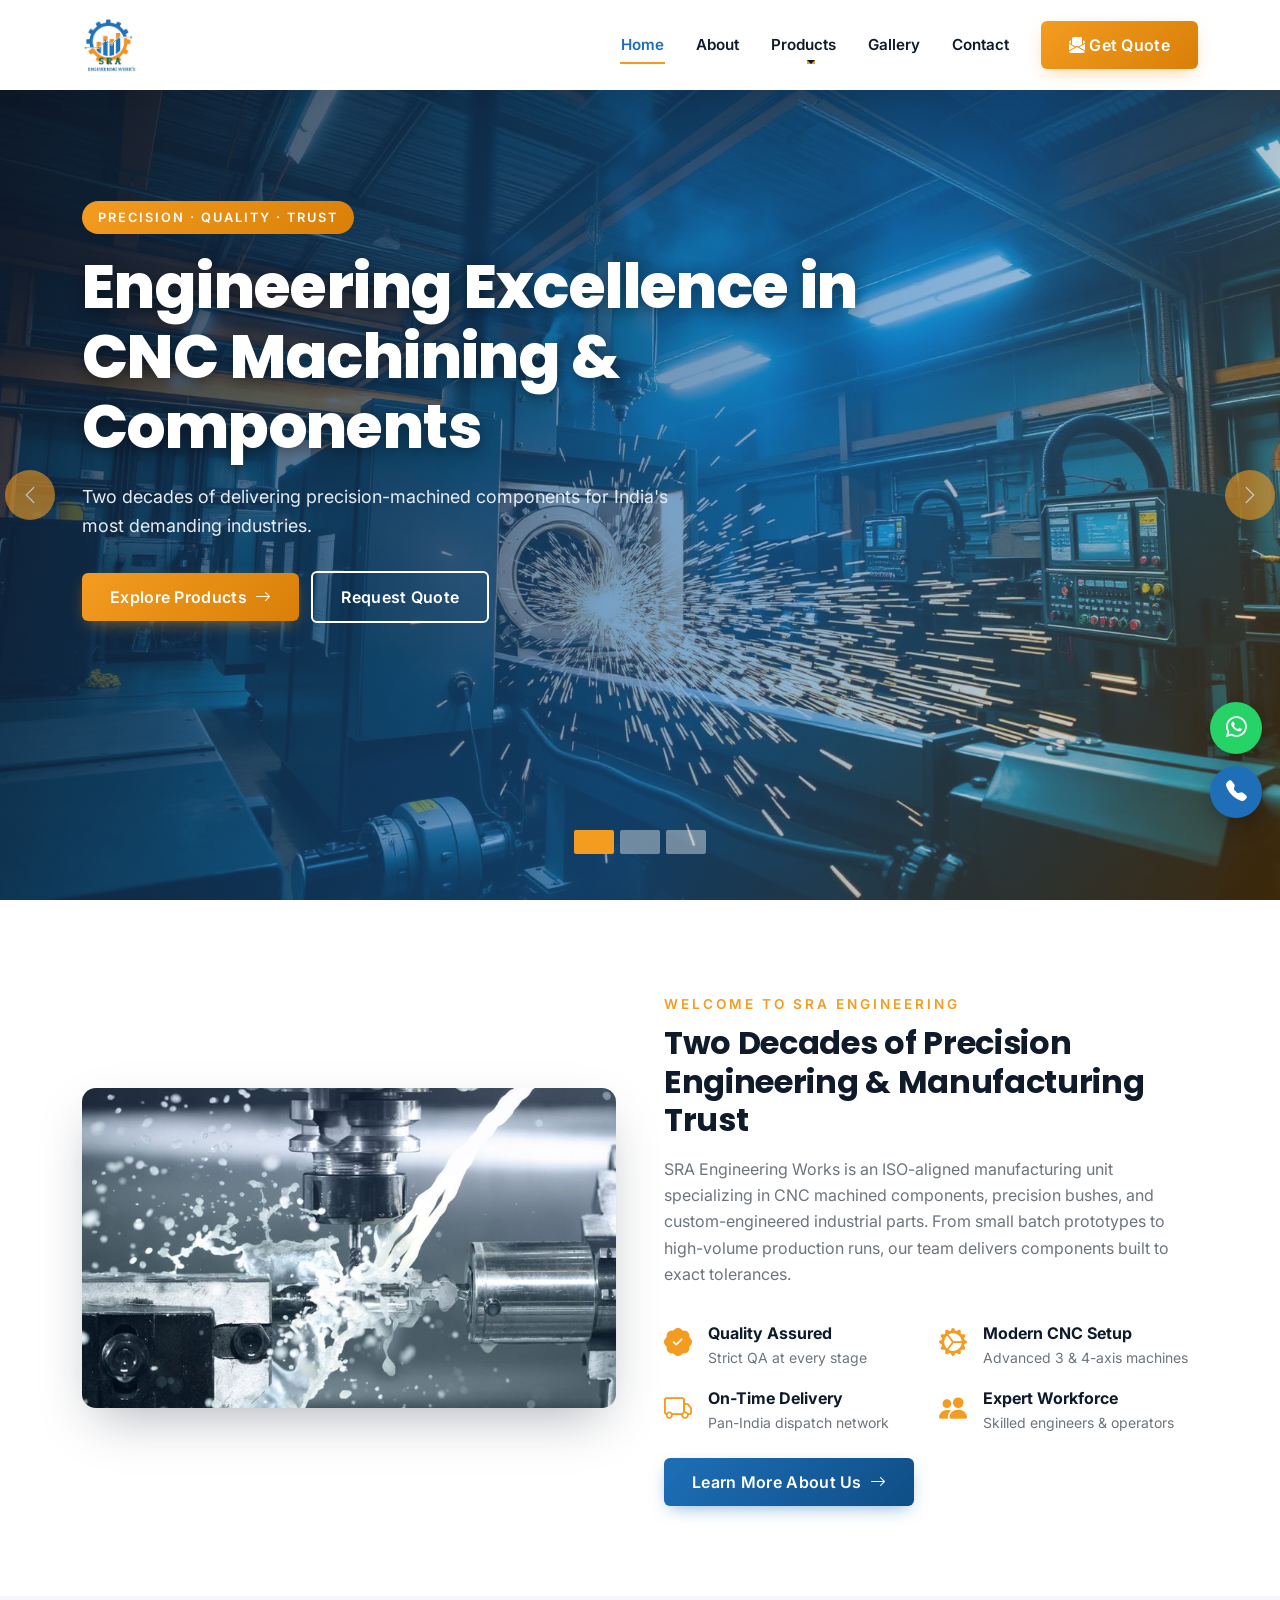
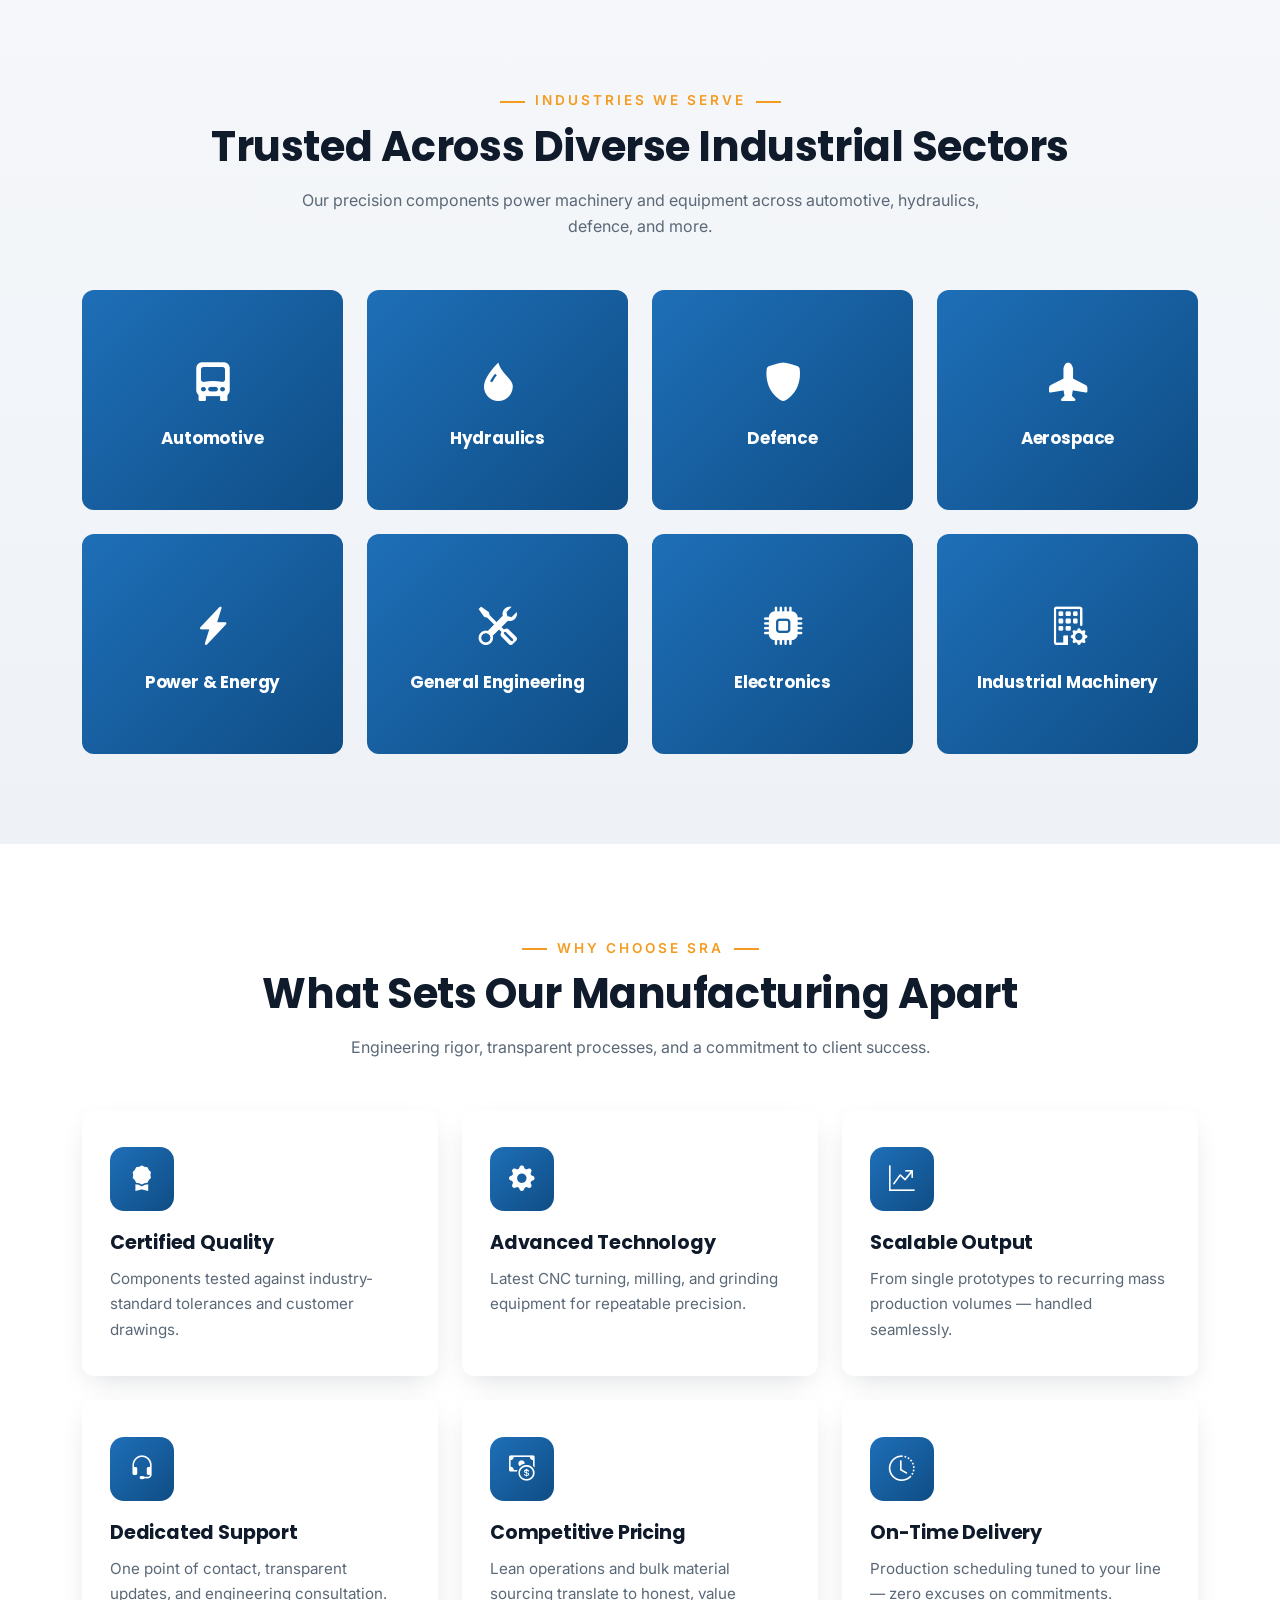
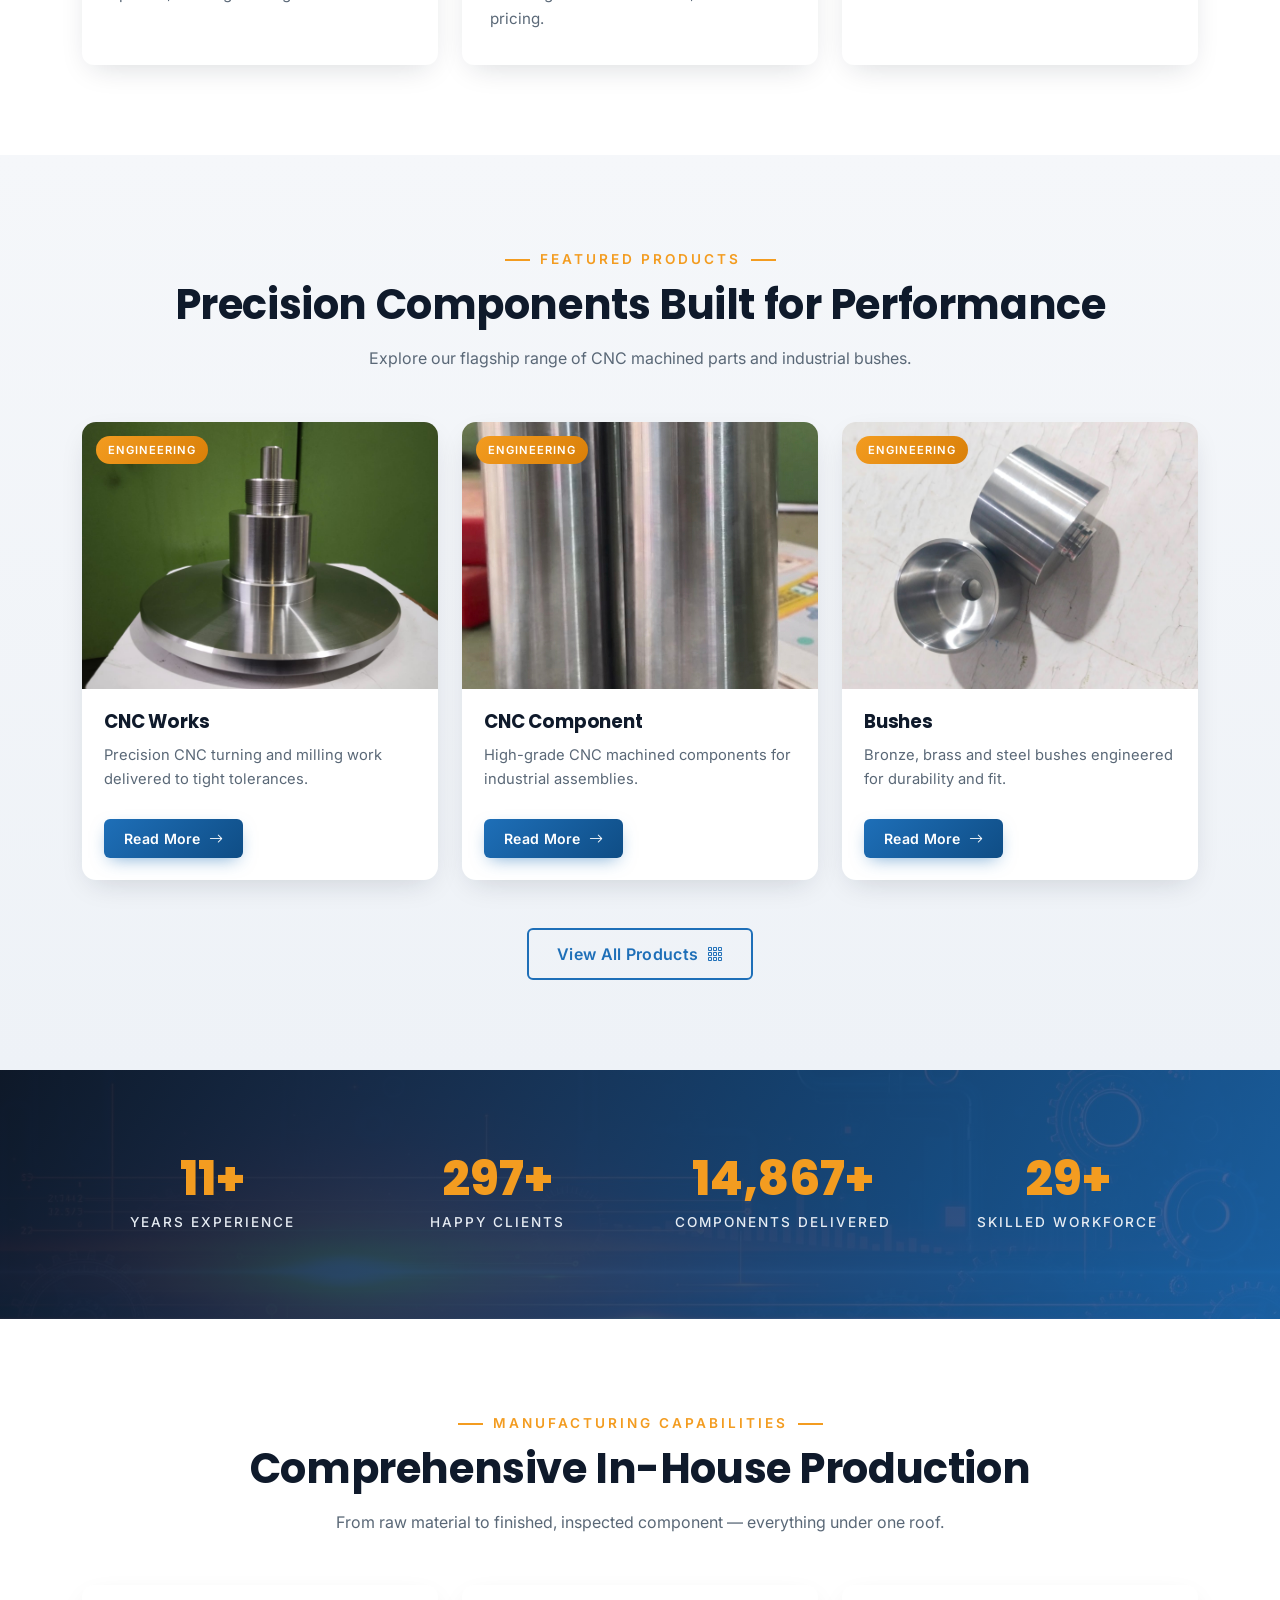
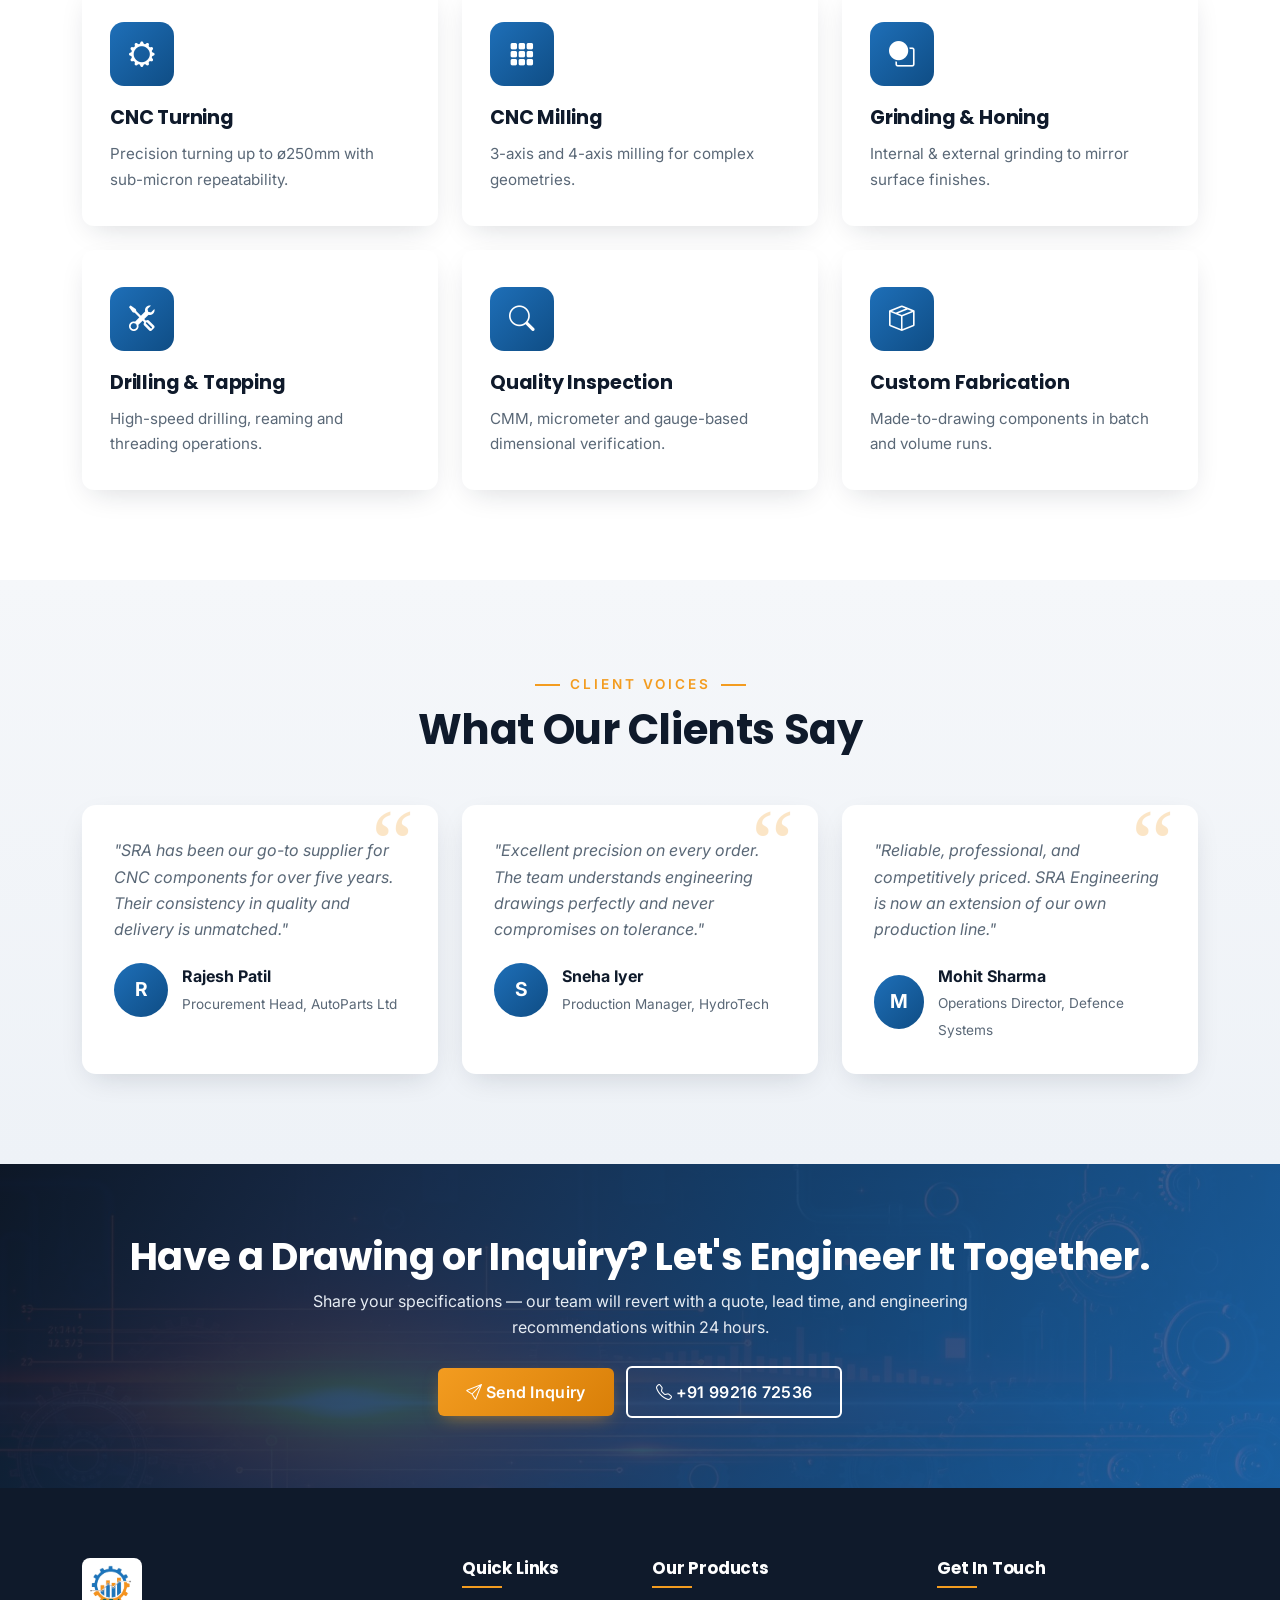
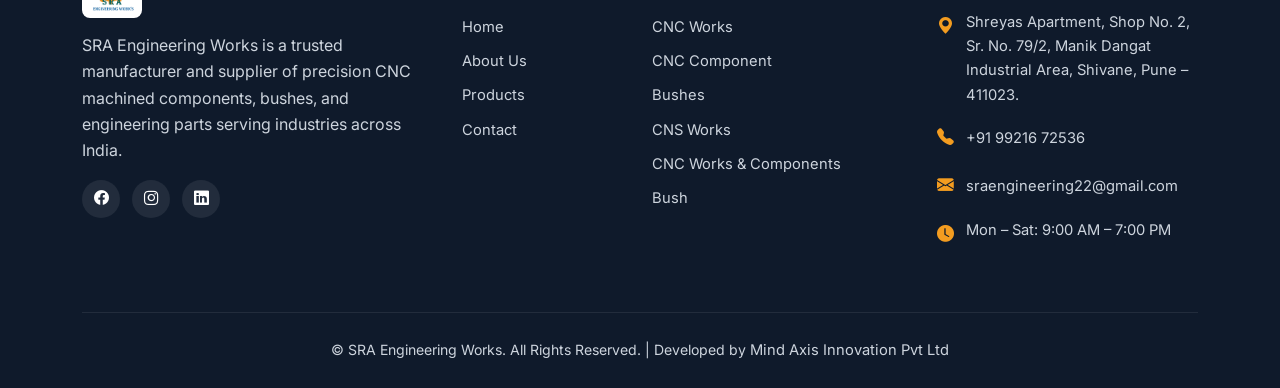
==== commit 37e05649: "Update project with latest changes" ====
--- a/index.html
+++ b/index.html
@@ -67,7 +67,7 @@
   <div class="container">
     <div class="row align-items-center g-5">
       <div class="col-lg-6 fade-up">
-        <div class="split-img"><img src="images/about-factory.jpg" alt="SRA Engineering Works manufacturing facility"></div>
+        <div class="split-img"><img src="images/about-factory.jfif" alt="SRA Engineering Works manufacturing facility"></div>
       </div>
       <div class="col-lg-6 fade-up">
         <span class="pretitle text-orange fw-semibold text-uppercase" style="letter-spacing:3px;font-size:.85rem">Welcome to SRA Engineering</span>
@@ -125,19 +125,19 @@
       
       <div class="col-lg-4 col-md-6 fade-up">
         <div class="product-card">
-          <div class="img-wrap"><span class="badge-cat">Engineering</span><img src="images/prod-cnc-works.jpg" alt="CNC Works" loading="lazy"></div>
+          <div class="img-wrap"><span class="badge-cat">Engineering</span><img src="images/gallery/image-8.jpeg" alt="CNC Works" loading="lazy"></div>
           <div class="body"><h4>CNC Works</h4><p>Precision CNC turning and milling work delivered to tight tolerances.</p><a href="cnc-works.html" class="btn btn-primary-sra">Read More <i class="bi bi-arrow-right ms-1"></i></a></div>
         </div>
       </div>
       <div class="col-lg-4 col-md-6 fade-up">
         <div class="product-card">
-          <div class="img-wrap"><span class="badge-cat">Engineering</span><img src="images/prod-cnc-component.jpg" alt="CNC Component" loading="lazy"></div>
+          <div class="img-wrap"><span class="badge-cat">Engineering</span><img src="images/gallery/image-16.jpeg" alt="CNC Component" loading="lazy"></div>
           <div class="body"><h4>CNC Component</h4><p>High-grade CNC machined components for industrial assemblies.</p><a href="cnc-component.html" class="btn btn-primary-sra">Read More <i class="bi bi-arrow-right ms-1"></i></a></div>
         </div>
       </div>
       <div class="col-lg-4 col-md-6 fade-up">
         <div class="product-card">
-          <div class="img-wrap"><span class="badge-cat">Engineering</span><img src="images/prod-bushes.jpg" alt="Bushes" loading="lazy"></div>
+          <div class="img-wrap"><span class="badge-cat">Engineering</span><img src="images/gallery/image-3.jpeg" alt="Bushes" loading="lazy"></div>
           <div class="body"><h4>Bushes</h4><p>Bronze, brass and steel bushes engineered for durability and fit.</p><a href="bushes.html" class="btn btn-primary-sra">Read More <i class="bi bi-arrow-right ms-1"></i></a></div>
         </div>
       </div>
--- a/css/style.css
+++ b/css/style.css
@@ -94,10 +94,37 @@
 /* Page Banner */
 .page-banner{padding:140px 0 70px;background:linear-gradient(120deg,rgba(15,26,43,.92),rgba(30,111,184,.85)),url('../images/hero-2.jpg') center/cover;color:#fff;position:relative}
 .page-banner h1{color:#fff;font-size:clamp(1.9rem,4vw,2.8rem);margin-bottom:10px}
-.page-banner .breadcrumb{justify-content:center;background:transparent;margin:0}
+.page-banner .breadcrumb{justify-content:center;background:transparent;margin:50px}
 .page-banner .breadcrumb-item,.page-banner .breadcrumb-item a{color:#cdd4dd}
 .page-banner .breadcrumb-item.active{color:var(--sra-orange)}
 .page-banner .breadcrumb-item+.breadcrumb-item::before{color:#cdd4dd}
+
+/* Standalone Breadcrumb Bar */
+.breadcrumb-bar {
+  background-color: var(--sra-white);
+  padding: 12px 0;
+  border-bottom: 1px solid #eef2f7;
+  font-size: 0.95rem;
+}
+.breadcrumb-bar .breadcrumb {
+  margin-bottom: 0;
+  background: transparent;
+  padding: 0;
+}
+.breadcrumb-bar .breadcrumb-item a {
+  color: var(--sra-blue);
+  font-weight: 500;
+}
+.breadcrumb-bar .breadcrumb-item a:hover {
+  color: var(--sra-orange);
+}
+.breadcrumb-bar .breadcrumb-item.active {
+  color: var(--sra-grey);
+}
+.breadcrumb-bar .breadcrumb-item + .breadcrumb-item::before {
+  color: #aeb8c3; /* Light grey separator */
+  content: "/";
+}
 
 /* Cards */
 .feature-card{background:#fff;border-radius:12px;padding:34px 28px;box-shadow:var(--shadow-soft);transition:all .4s ease;height:100%;border-top:3px solid transparent}
@@ -138,7 +165,7 @@
 
 /* About split */
 .split-img{border-radius:14px;overflow:hidden;box-shadow:var(--shadow-strong);position:relative}
-.split-img img{display:block;width:100%}
+.split-img img{display:block;width:100%;height:50%;}
 .split-img::before{content:"";position:absolute;top:-20px;left:-20px;width:120px;height:120px;border:6px solid var(--sra-orange);border-radius:14px;z-index:-1}
 
 /* Testimonial */
@@ -169,13 +196,38 @@
 .footer .copy{border-top:1px solid rgba(255,255,255,.08);margin-top:50px;padding:20px 0;font-size:.88rem;text-align:center}
 
 /* Floating buttons */
-.float-btns{position:fixed;right:18px;bottom:18px;display:flex;flex-direction:column;gap:12px;z-index:1040}
+.float-btns{
+  position:fixed;
+  right:18px;
+  bottom:18px;
+  display:flex;
+  flex-direction:column;
+  gap:12px;
+  z-index:9999;
+}
 .float-btns a,.float-btns button{width:52px;height:52px;border-radius:50%;display:flex;align-items:center;justify-content:center;color:#fff;font-size:1.3rem;box-shadow:0 8px 20px rgba(0,0,0,.25);transition:all .3s;border:none;text-decoration:none}
 .float-btns a:hover,.float-btns button:hover{transform:scale(1.1) translateY(-3px)}
 .fb-whatsapp{background:#25d366}
 .fb-call{background:var(--sra-blue)}
-.fb-top{background:var(--sra-orange);opacity:0;visibility:hidden}
-.fb-top.show{opacity:1;visibility:visible}
+.fb-top{
+  background:var(--sra-orange);
+
+  opacity:0;
+  visibility:hidden;
+
+  transform:translateY(20px);
+
+  transition:
+    opacity .3s ease,
+    visibility .3s ease,
+    transform .3s ease;
+}
+
+.fb-top.show{
+  opacity:1;
+  visibility:visible;
+  transform:translateY(0);
+}
 
 /* Inquiry/Contact forms */
 .form-card{background:#fff;border-radius:14px;padding:36px;box-shadow:var(--shadow-soft)}
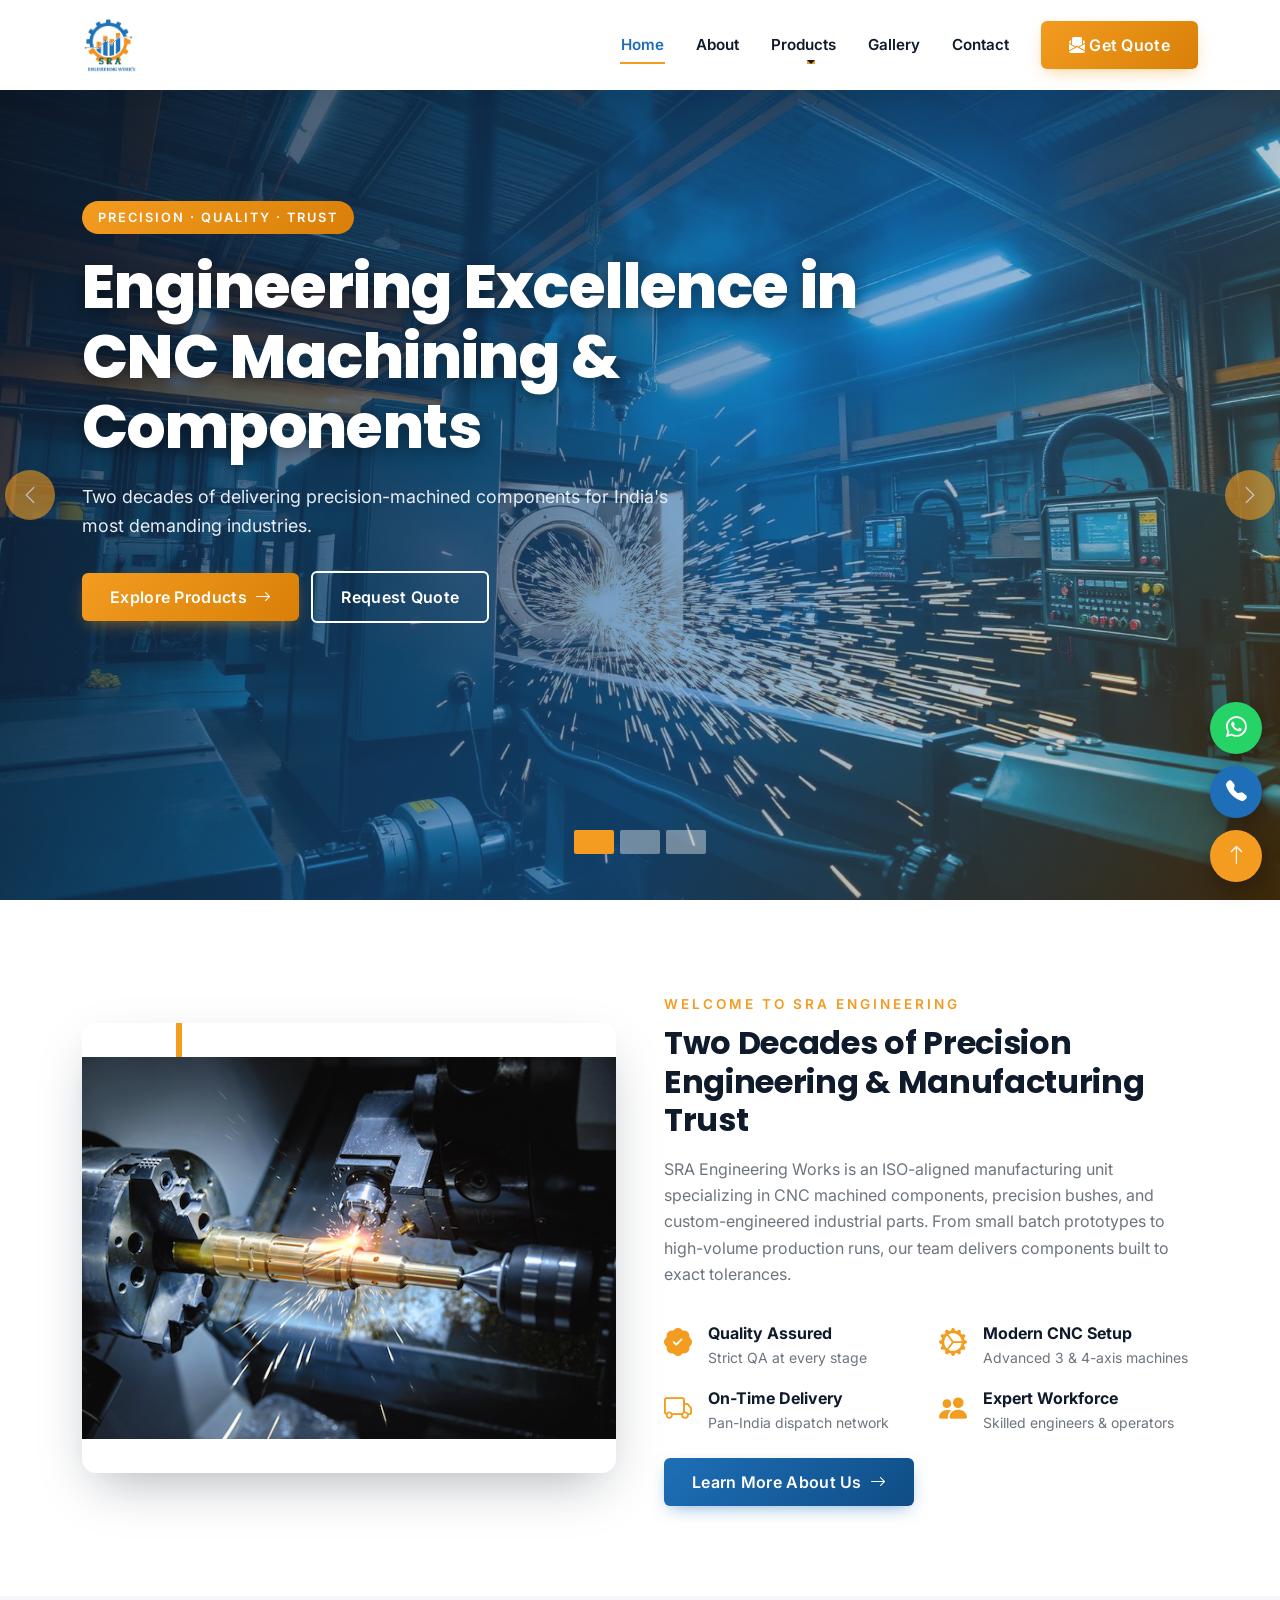
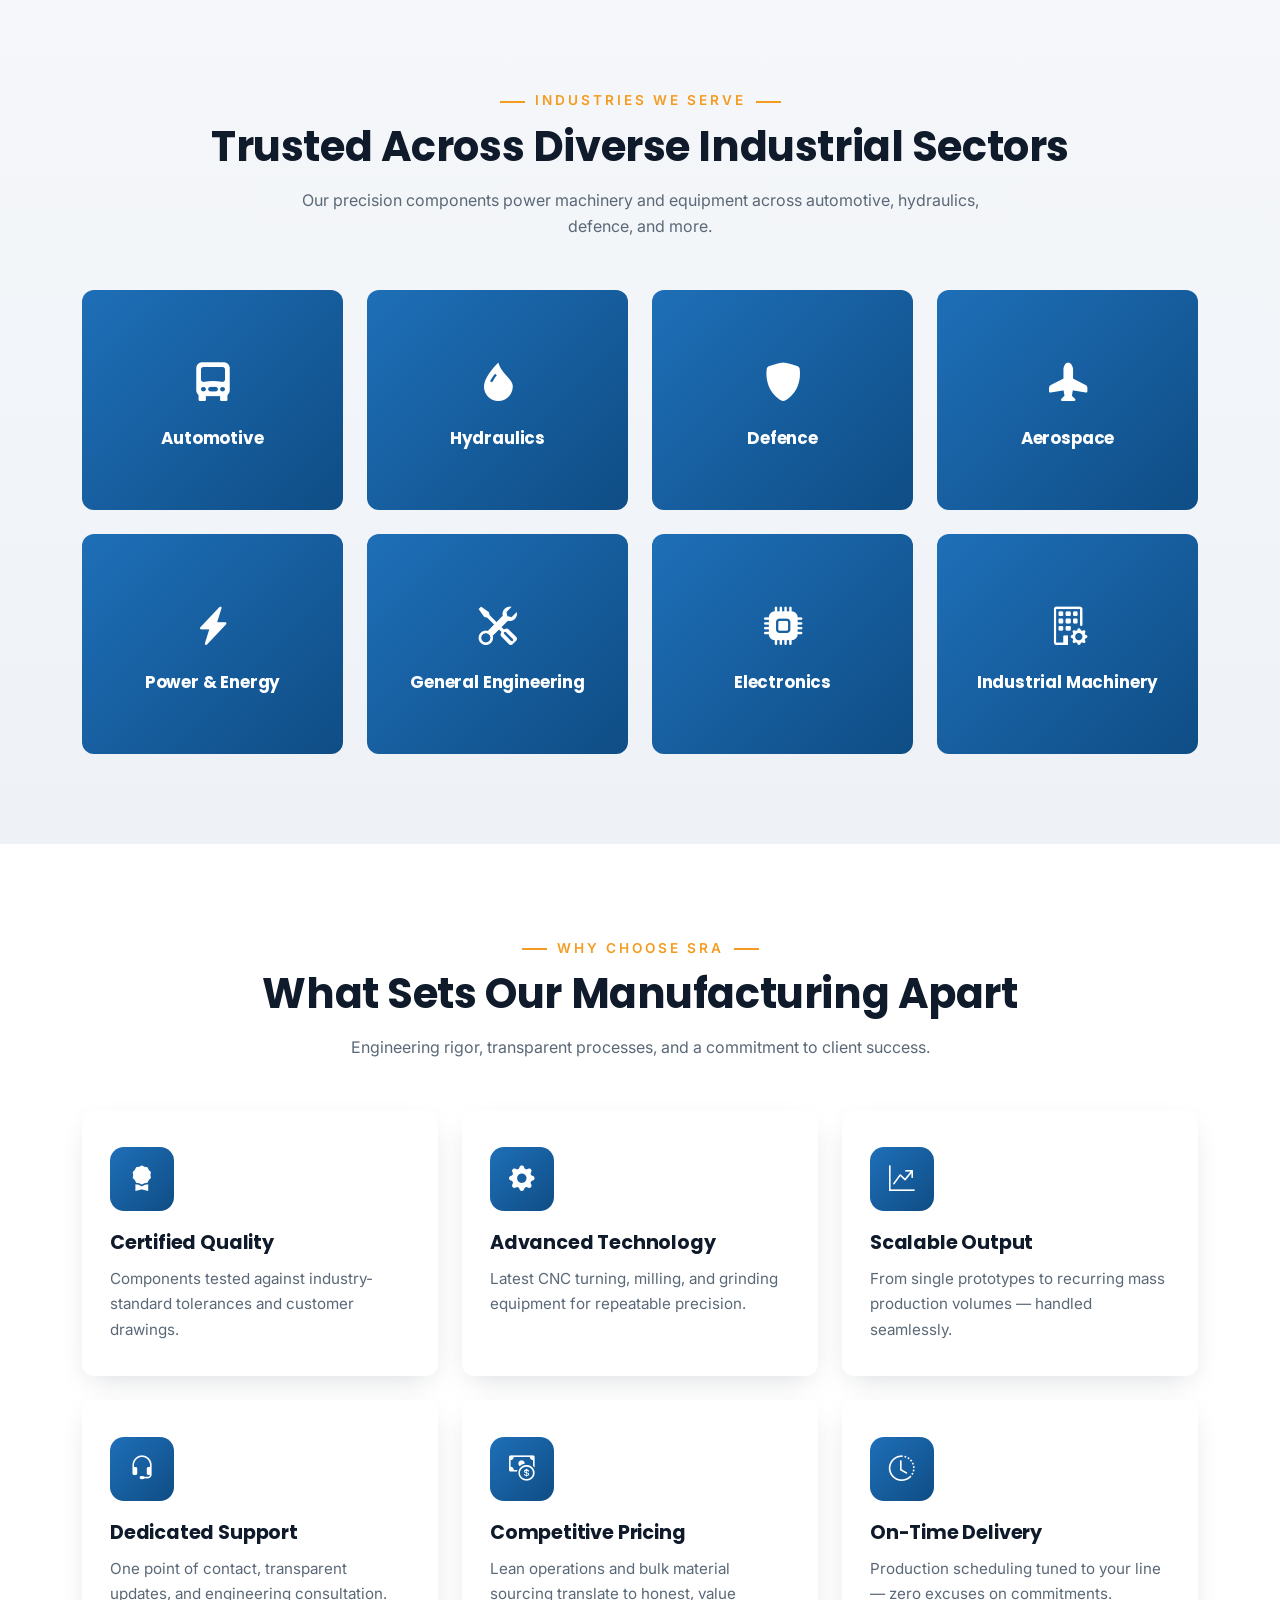
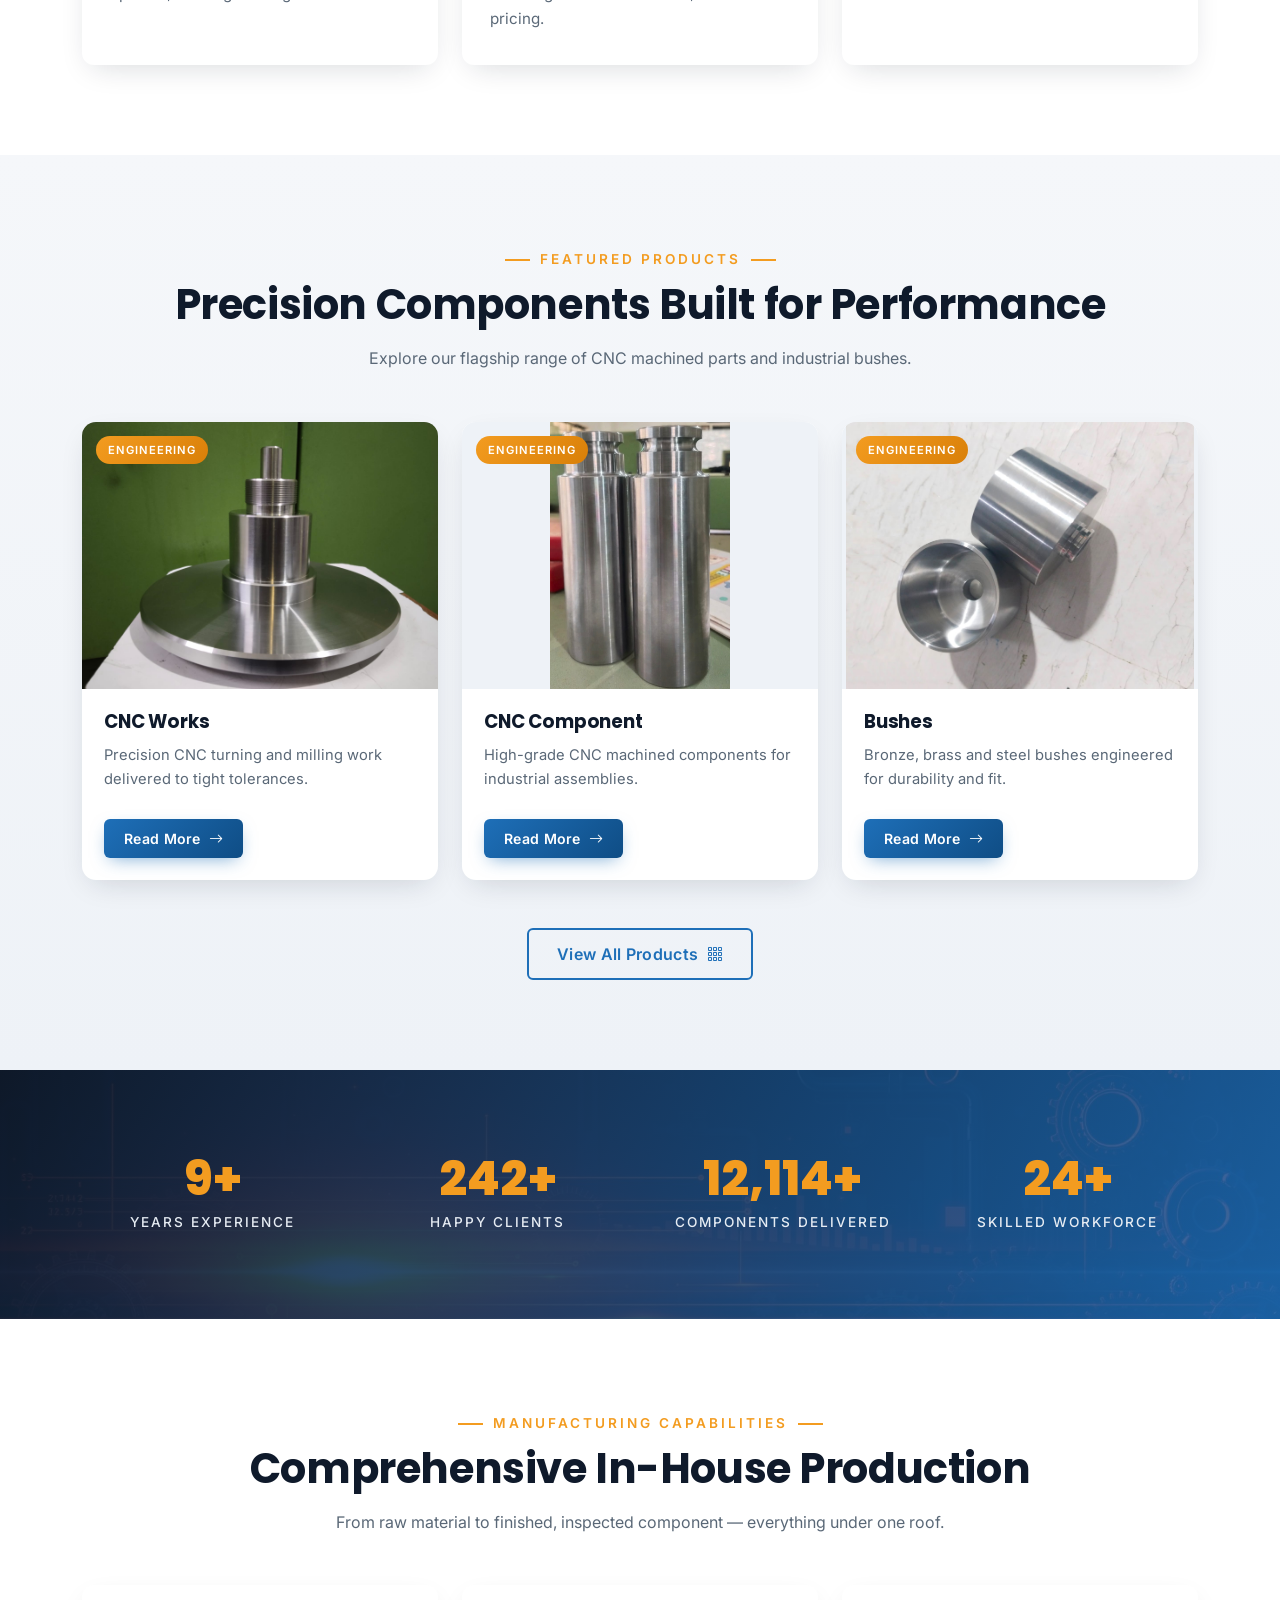
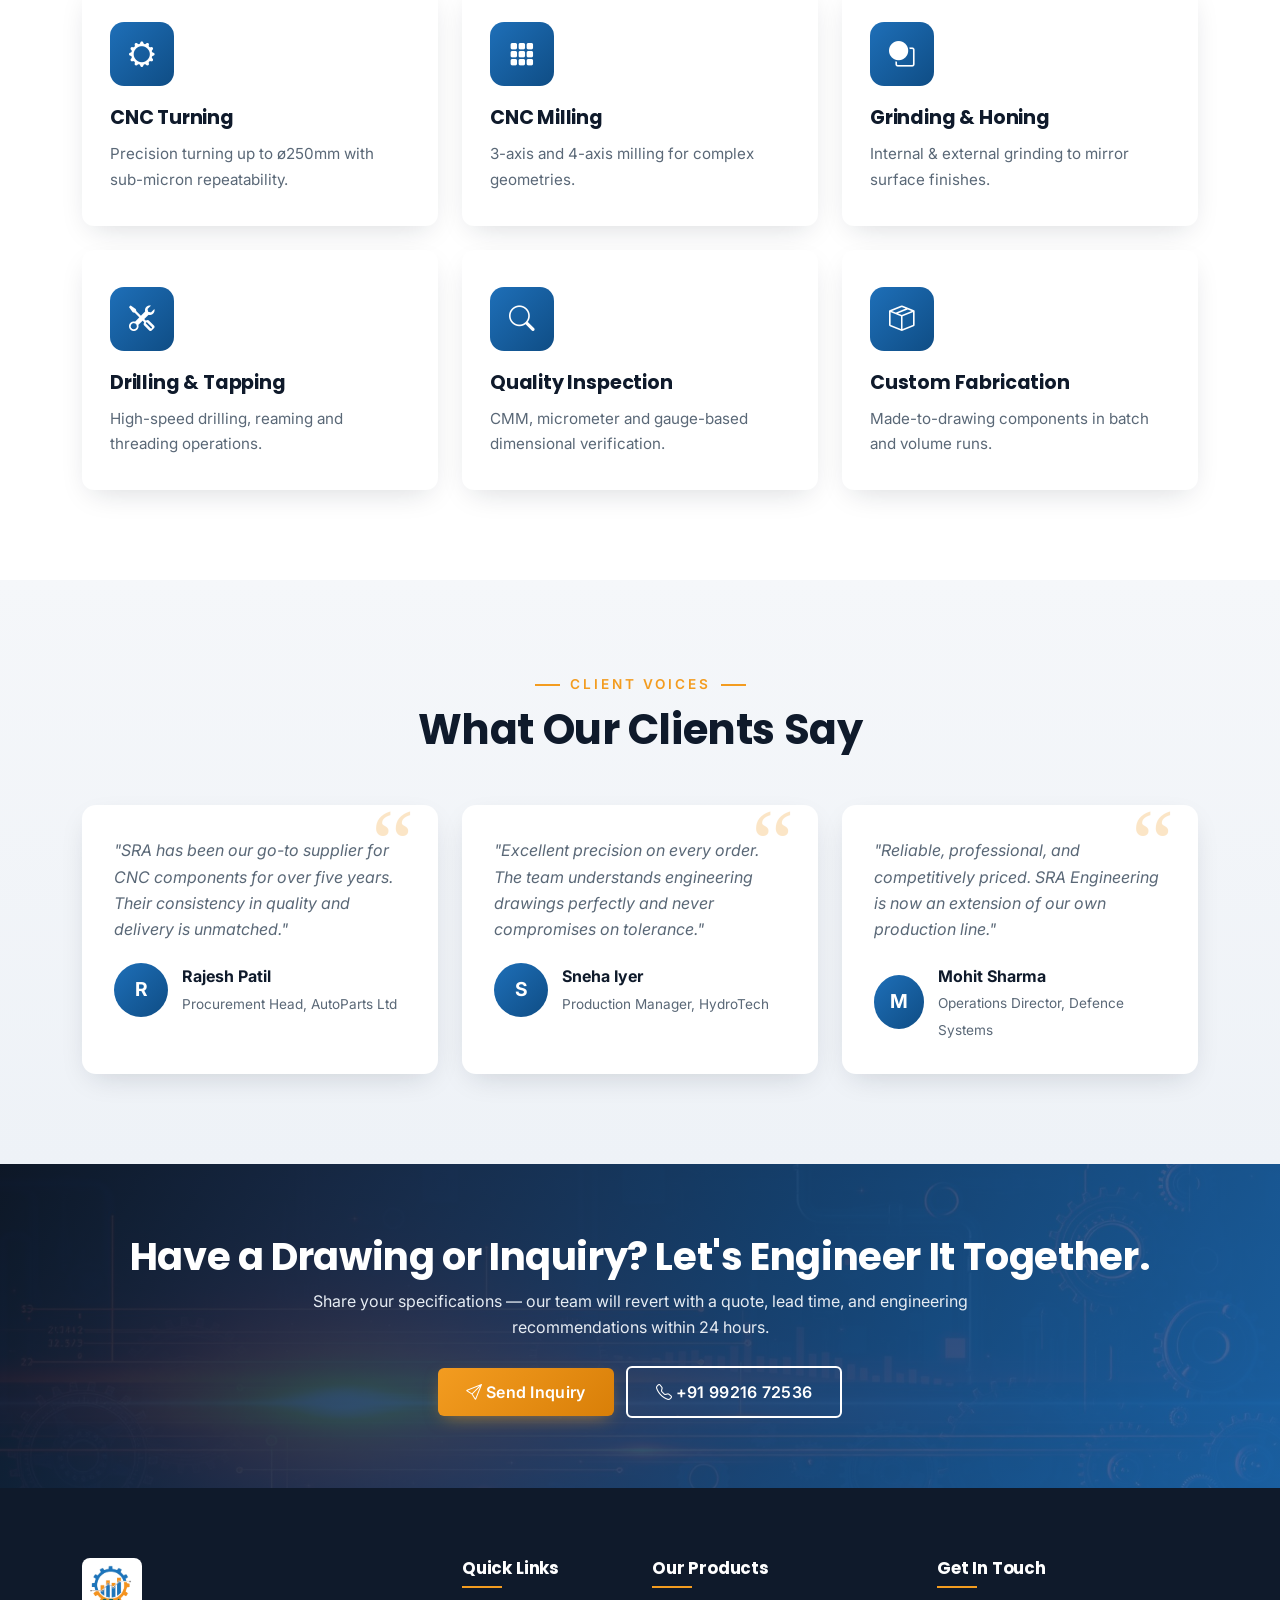
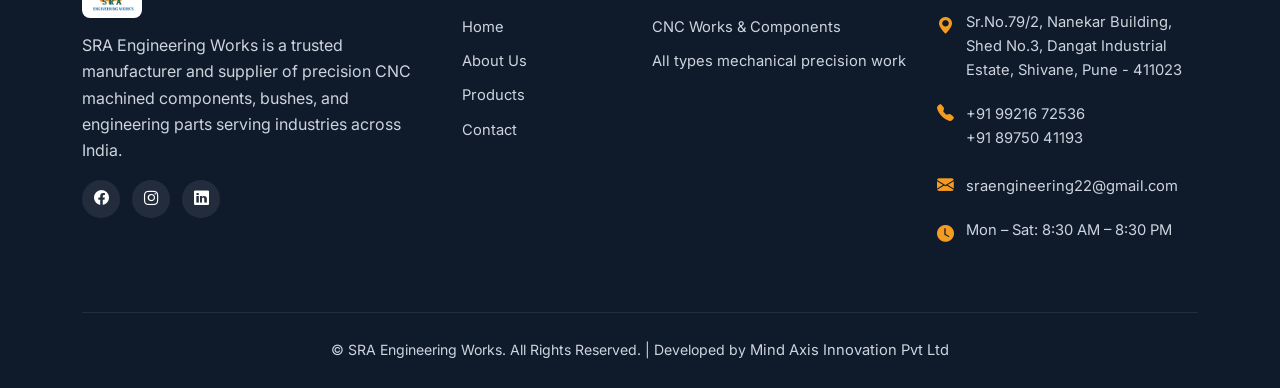
==== commit 3c732585: "Update project with latest changes" ====
--- a/index.html
+++ b/index.html
@@ -67,7 +67,7 @@
   <div class="container">
     <div class="row align-items-center g-5">
       <div class="col-lg-6 fade-up">
-        <div class="split-img"><img src="images/about-factory.jfif" alt="SRA Engineering Works manufacturing facility"></div>
+        <div class="split-img"><img src="images/cnc-turning-machine.jpg" alt="SRA Engineering Works manufacturing facility"></div>
       </div>
       <div class="col-lg-6 fade-up">
         <span class="pretitle text-orange fw-semibold text-uppercase" style="letter-spacing:3px;font-size:.85rem">Welcome to SRA Engineering</span>
--- a/css/style.css
+++ b/css/style.css
@@ -144,10 +144,11 @@
 .industry-card h5{color:#fff;margin:0;font-size:1.05rem}
 
 /* Product card */
+/* Product card */
 .product-card{background:#fff;border-radius:14px;overflow:hidden;box-shadow:var(--shadow-soft);transition:all .4s;height:100%;display:flex;flex-direction:column}
 .product-card:hover{transform:translateY(-8px);box-shadow:var(--shadow-strong)}
-.product-card .img-wrap{position:relative;overflow:hidden;aspect-ratio:4/3;background:#eef2f7}
-.product-card .img-wrap img{width:100%;height:100%;object-fit:cover;transition:transform .6s}
+.product-card .img-wrap{position:relative;overflow:hidden;aspect-ratio:4/3;background:#eef2f7; display: flex; align-items: center; justify-content: center;}
+.product-card .img-wrap img{width:100%;height:100%;object-fit:contain;transition:transform .6s} /* Changed from cover to contain */
 .product-card:hover .img-wrap img{transform:scale(1.1)}
 .product-card .img-wrap::after{content:"";position:absolute;inset:0;background:linear-gradient(180deg,transparent 50%,rgba(15,26,43,.55) 100%);opacity:0;transition:all .4s}
 .product-card:hover .img-wrap::after{opacity:1}
@@ -164,9 +165,30 @@
 .counter-item .label{color:#e6ecf3;text-transform:uppercase;letter-spacing:2px;font-size:.85rem;font-weight:500}
 
 /* About split */
-.split-img{border-radius:14px;overflow:hidden;box-shadow:var(--shadow-strong);position:relative}
-.split-img img{display:block;width:100%;height:50%;}
-.split-img::before{content:"";position:absolute;top:-20px;left:-20px;width:120px;height:120px;border:6px solid var(--sra-orange);border-radius:14px;z-index:-1}
+.split-img {
+  border-radius: 14px;
+  overflow: hidden;
+  box-shadow: var(--shadow-strong);
+  position: relative;
+  height: 450px; /* Stretches the container to match the right column's height */
+}
+.split-img img {
+  display: block;
+  width: 100%;
+  height: 100%; /* Forces the image to fill the stretched container */
+  object-fit: contain; /* Crops the image proportionally instead of squishing it */
+}
+.split-img::before {
+  content: "";
+  position: absolute;
+  top: -20px;
+  left: -20px;
+  width: 120px;
+  height: 120px;
+  border: 6px solid var(--sra-orange);
+  border-radius: 14px;
+  z-index: -1;
+}
 
 /* Testimonial */
 .testi-card{background:#fff;border-radius:14px;padding:32px;box-shadow:var(--shadow-soft);position:relative;height:100%}
@@ -212,10 +234,10 @@
 .fb-top{
   background:var(--sra-orange);
 
-  opacity:0;
+  /* opacity:0;
   visibility:hidden;
 
-  transform:translateY(20px);
+  transform:translateY(20px); */
 
   transition:
     opacity .3s ease,
@@ -267,9 +289,26 @@
 .specs-table tr:nth-child(even) td{background:#f9fafc}
 
 /* Gallery */
-.gallery-img{border-radius:10px;overflow:hidden;aspect-ratio:1;background:#eef2f7;transition:all .3s;cursor:pointer}
-.gallery-img img{width:100%;height:100%;object-fit:cover;transition:transform .5s}
-.gallery-img:hover img{transform:scale(1.1)}
+.gallery-img {
+  border-radius: 10px;
+  overflow: hidden;
+  aspect-ratio: 1; /* Keeps the uniform square boxes */
+  background: #eef2f7;
+  transition: all .3s;
+  cursor: pointer;
+  display: flex;
+  align-items: center;
+  justify-content: center;
+}
+.gallery-img img {
+  width: 100%;
+  height: 100%;
+  object-fit: contain; /* Shows full image without cropping */
+  transition: transform .5s;
+}
+.gallery-img:hover img {
+  transform: scale(1.1);
+}
 
 /* Map */
 .map-wrap{position:relative;height:450px;overflow:hidden}
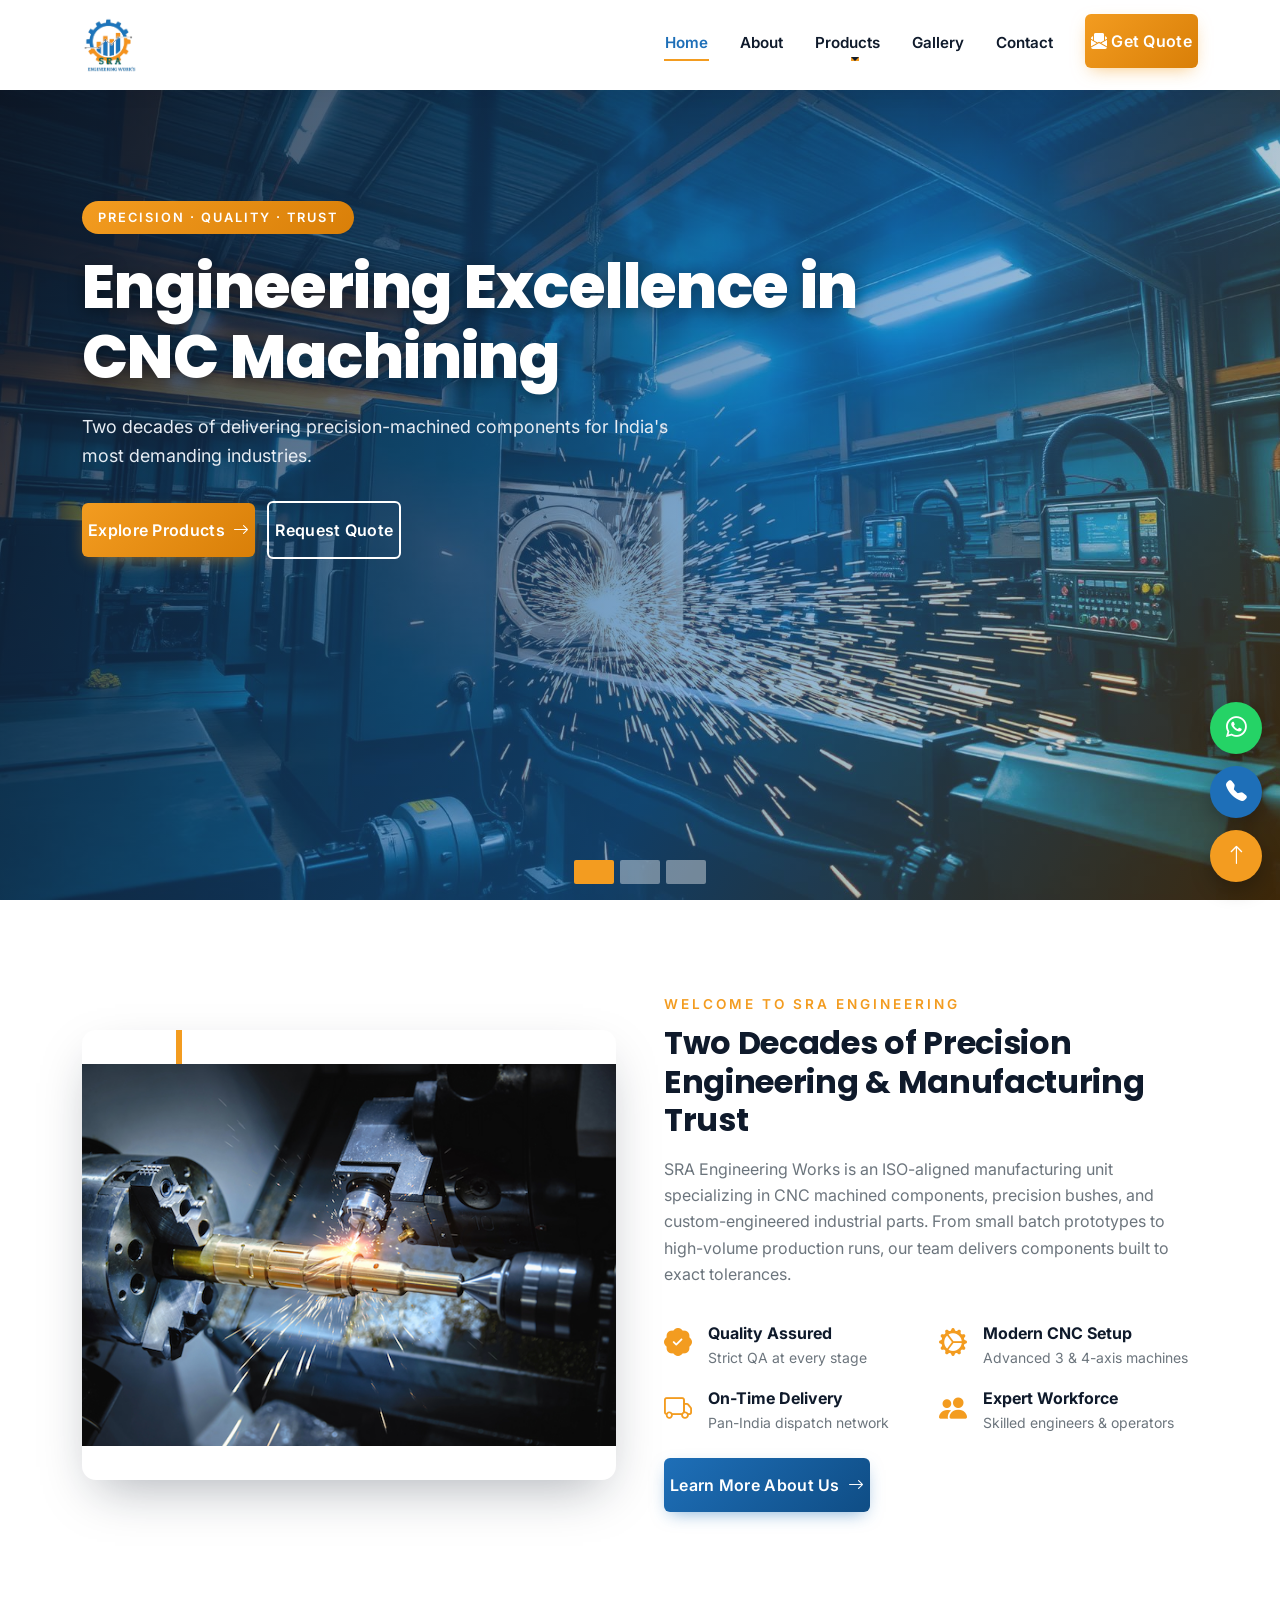
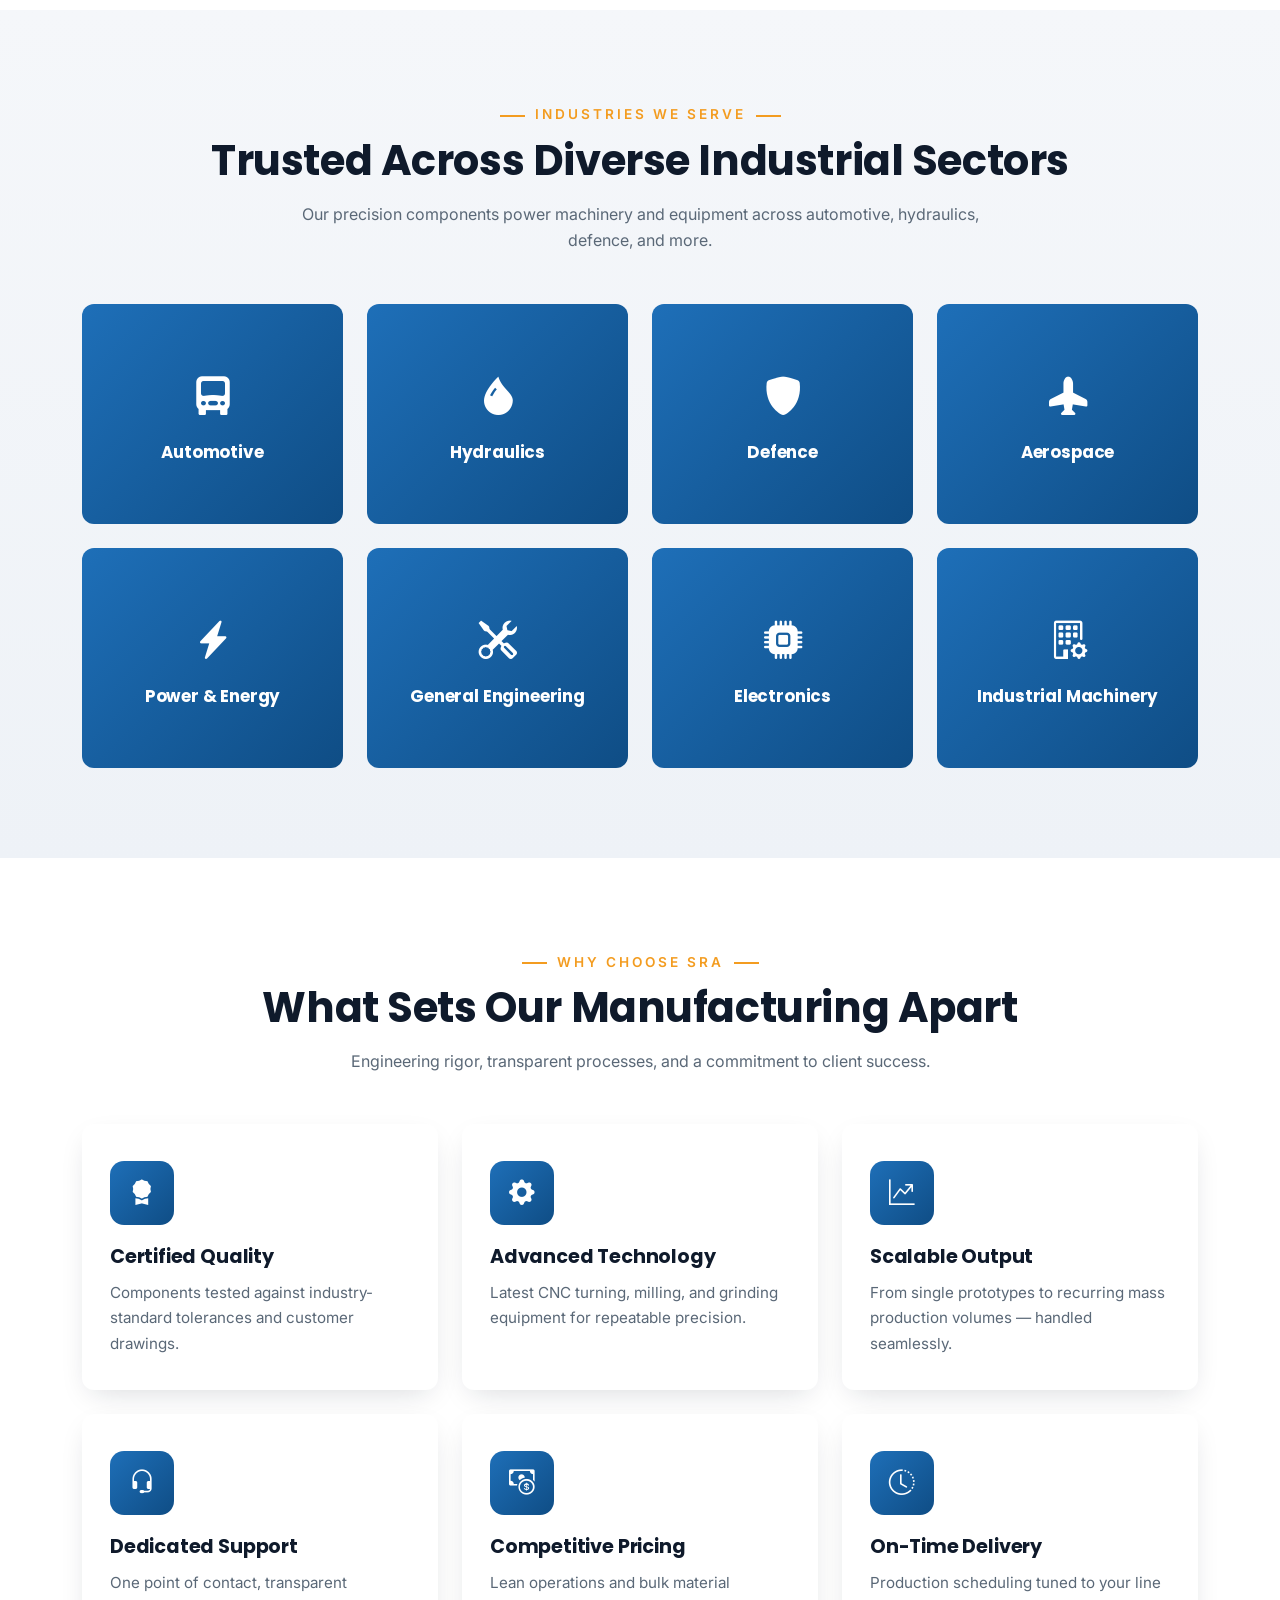
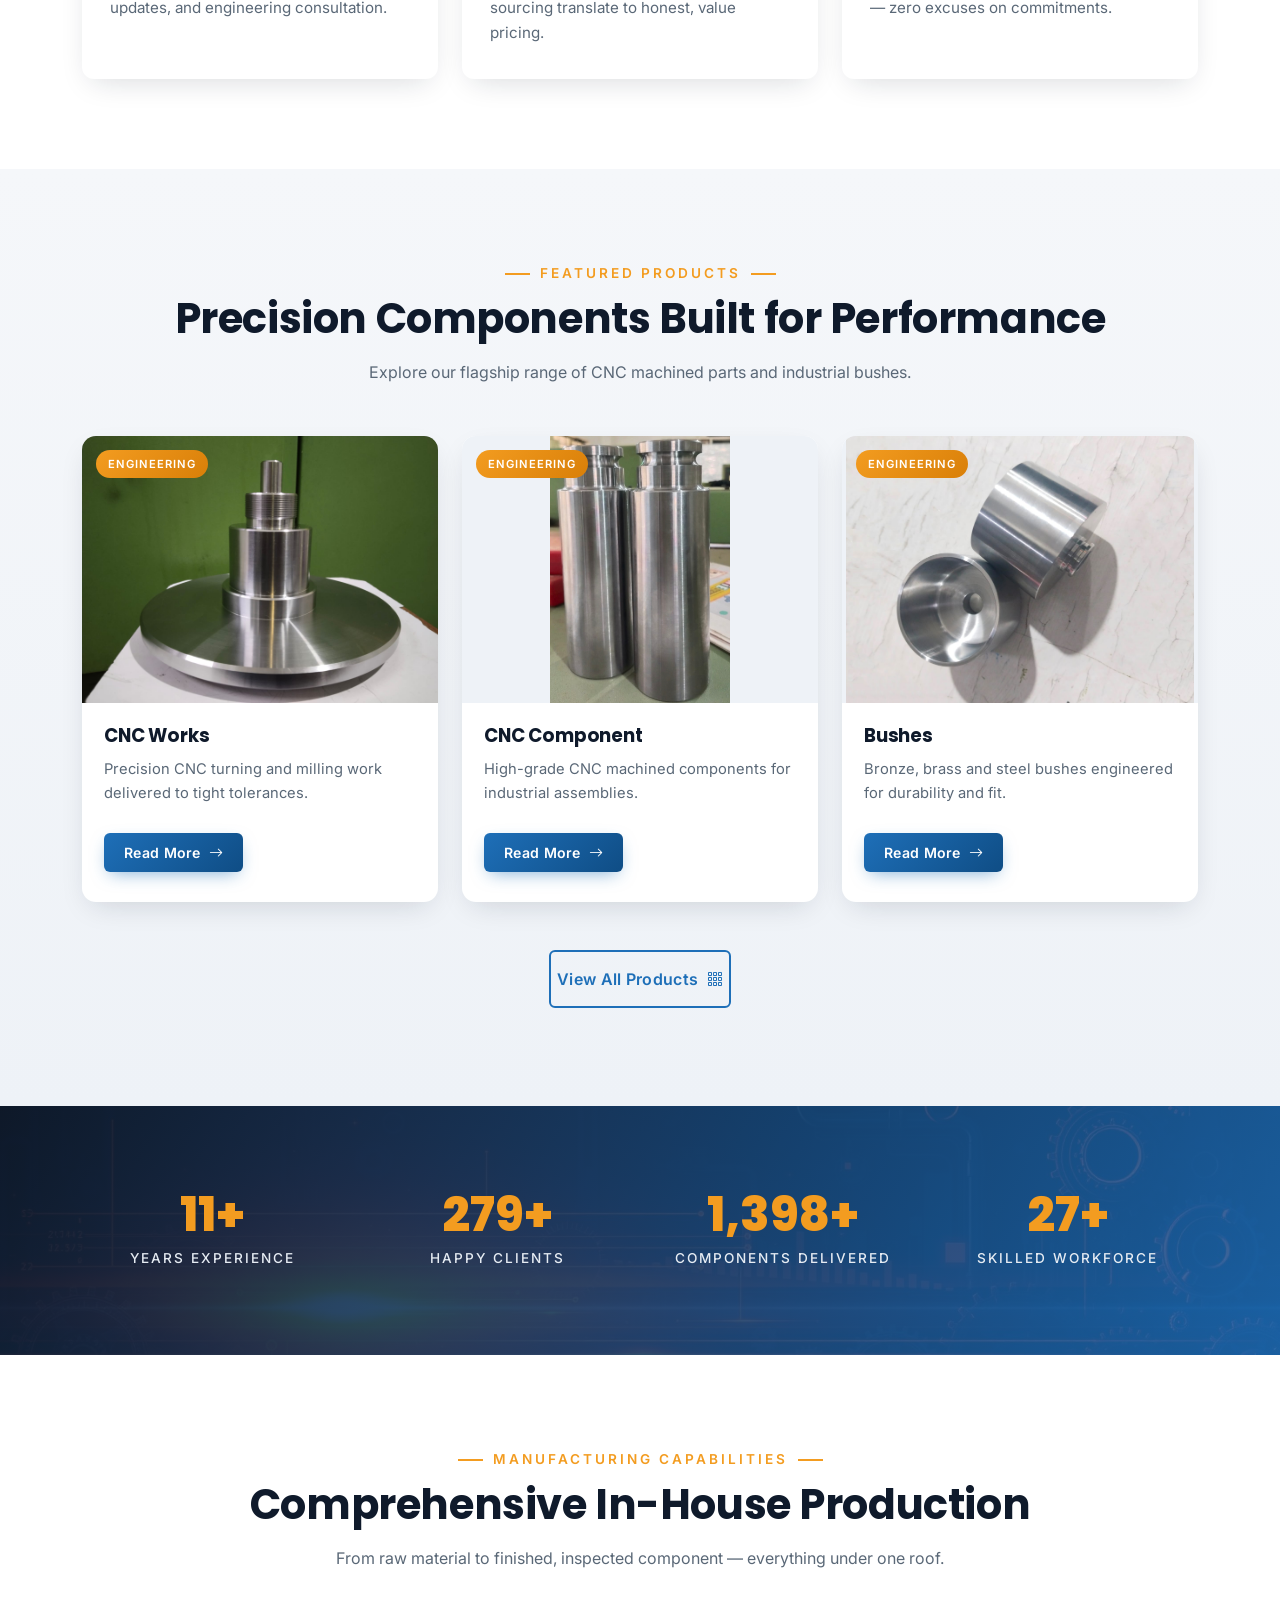
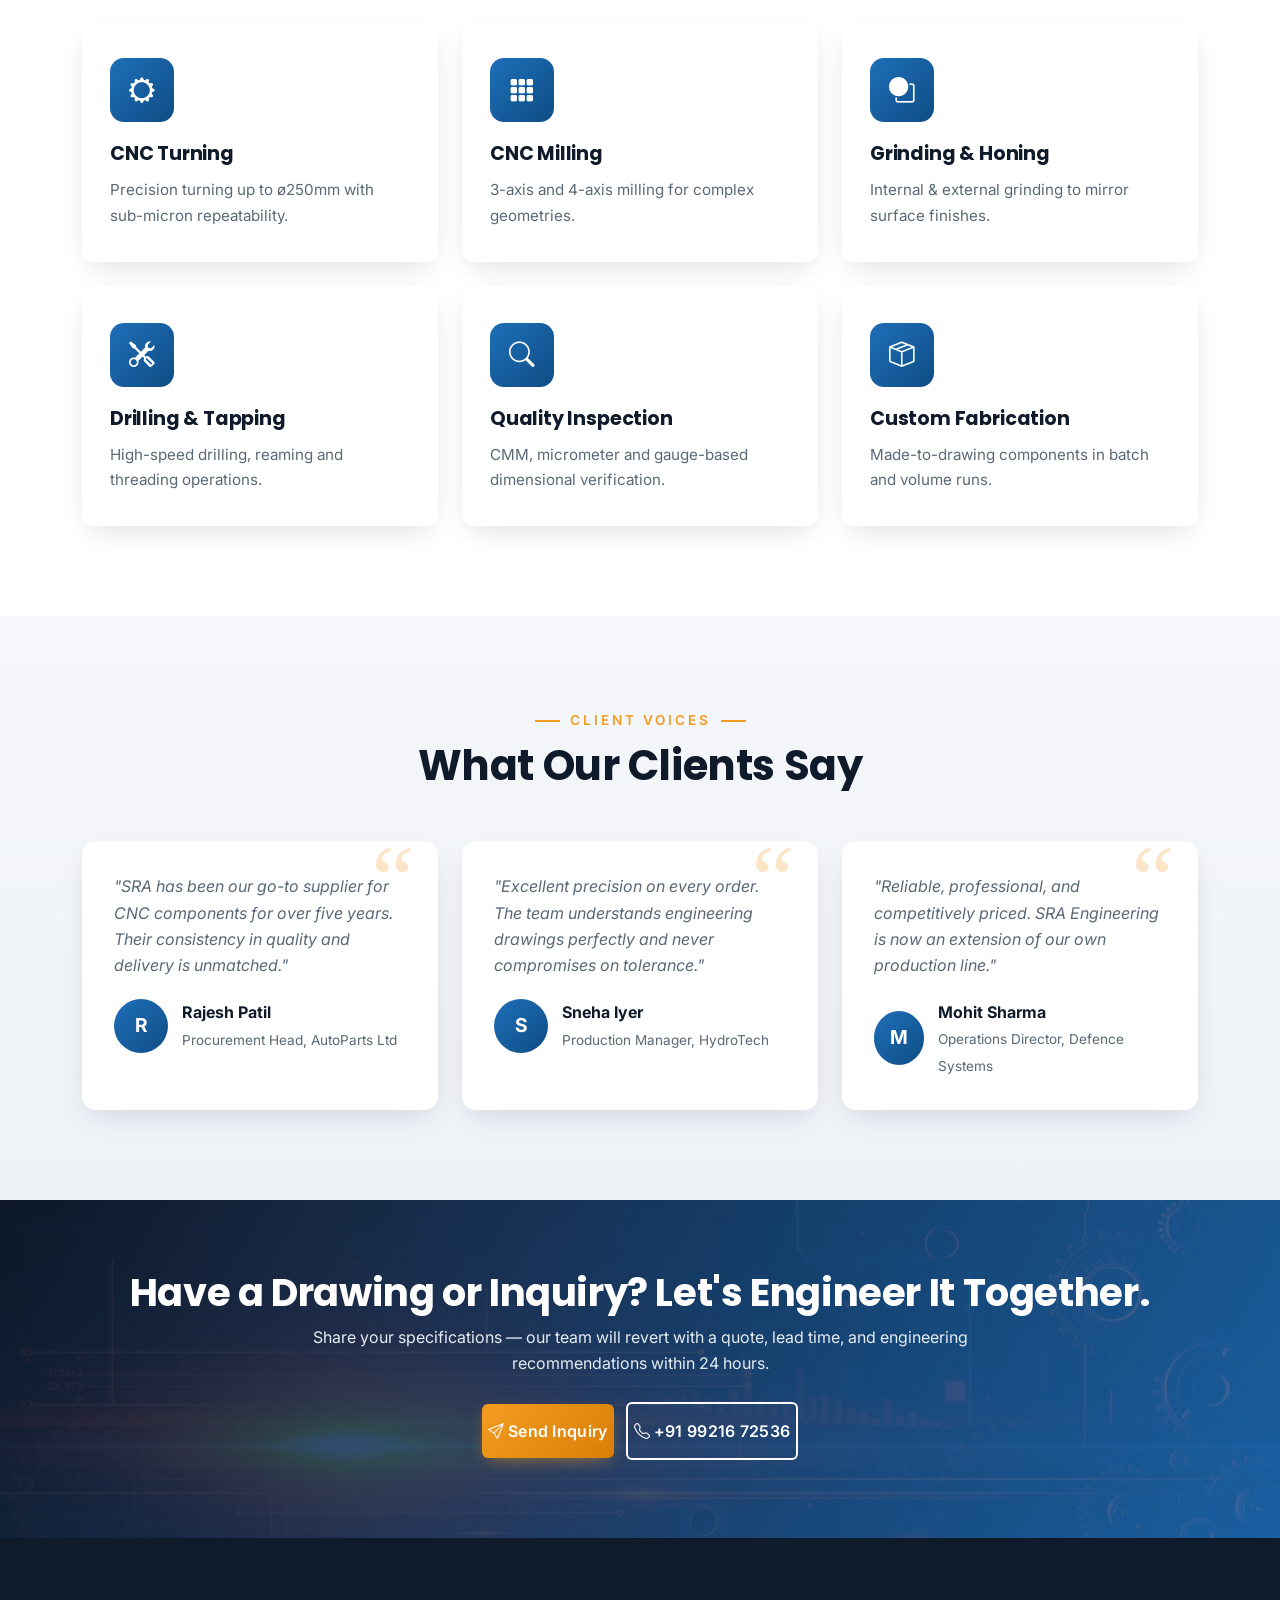
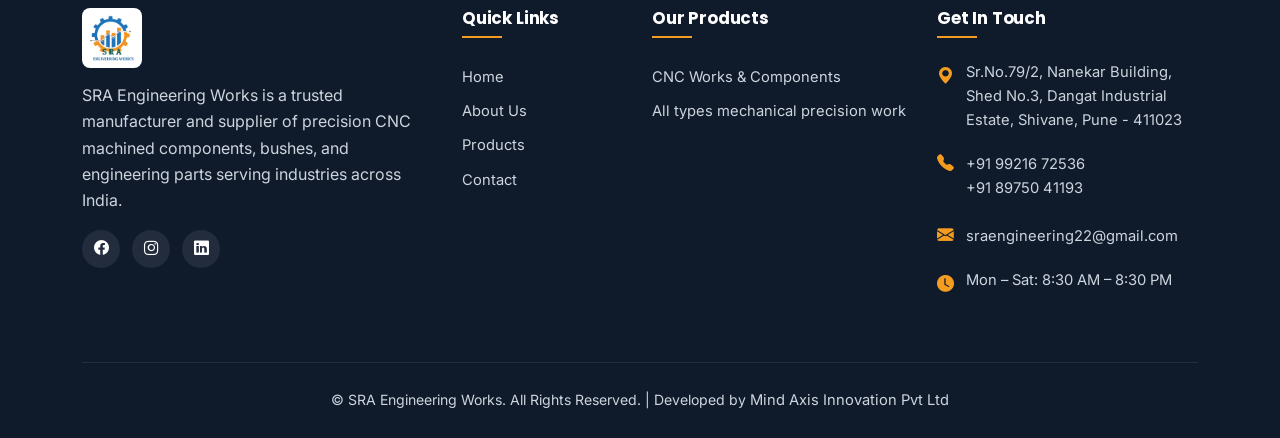
==== commit 3f17e2e4: "Update project with latest changes" ====
--- a/index.html
+++ b/index.html
@@ -32,7 +32,7 @@
       <div class="carousel-item active" style="background-image:url('images/hero-1.jpg')">
         <div class="container carousel-caption">
           <span class="hero-pretitle">Precision · Quality · Trust</span>
-          <h1>Engineering Excellence in CNC Machining &amp; Components</h1>
+          <h1>Engineering Excellence in CNC Machining</h1>
           <p>Two decades of delivering precision-machined components for India's most demanding industries.</p>
           <a href="products.html" class="btn btn-accent-sra me-2">Explore Products <i class="bi bi-arrow-right ms-1"></i></a>
           <a href="contact.html" class="btn btn-outline-sra">Request Quote</a>
@@ -41,7 +41,7 @@
       <div class="carousel-item" style="background-image:url('images/hero-2.jpg')">
         <div class="container carousel-caption">
           <span class="hero-pretitle">Advanced CNC Facility</span>
-          <h1>State-of-the-Art Machinery for Complex Components</h1>
+          <h1>State-of-the-Art Machinery for Components</h1>
           <p>Modern CNC turning &amp; milling capability backed by stringent quality control and on-time delivery.</p>
           <a href="about.html" class="btn btn-accent-sra me-2">Our Capabilities</a>
           <a href="contact.html" class="btn btn-outline-sra">Talk to Engineer</a>
@@ -57,8 +57,8 @@
         </div>
       </div>
     </div>
-    <button class="carousel-control-prev" data-bs-target="#heroCarousel" data-bs-slide="prev"><span class="carousel-control-prev-icon"></span></button>
-    <button class="carousel-control-next" data-bs-target="#heroCarousel" data-bs-slide="next"><span class="carousel-control-next-icon"></span></button>
+    <!-- <button class="carousel-control-prev" data-bs-target="#heroCarousel" data-bs-slide="prev"><span class="carousel-control-prev-icon"></span></button>
+    <button class="carousel-control-next" data-bs-target="#heroCarousel" data-bs-slide="next"><span class="carousel-control-next-icon"></span></button> -->
   </div>
 </section>
 
@@ -152,7 +152,7 @@
     <div class="row g-4">
       <div class="col-lg-3 col-6"><div class="counter-item"><div class="num" data-count="20" data-suffix="+">0</div><div class="label">Years Experience</div></div></div>
       <div class="col-lg-3 col-6"><div class="counter-item"><div class="num" data-count="500" data-suffix="+">0</div><div class="label">Happy Clients</div></div></div>
-      <div class="col-lg-3 col-6"><div class="counter-item"><div class="num" data-count="25000" data-suffix="+">0</div><div class="label">Components Delivered</div></div></div>
+      <div class="col-lg-3 col-6"><div class="counter-item"><div class="num" data-count="2500" data-suffix="+">0</div><div class="label">Components Delivered</div></div></div>
       <div class="col-lg-3 col-6"><div class="counter-item"><div class="num" data-count="50" data-suffix="+">0</div><div class="label">Skilled Workforce</div></div></div>
     </div>
   </div>
--- a/css/style.css
+++ b/css/style.css
@@ -43,7 +43,7 @@
 .section-title p{color:var(--sra-grey);max-width:720px;margin:0 auto}
 
 /* Buttons */
-.btn{border-radius:6px;font-weight:600;padding:12px 28px;letter-spacing:.3px;transition:all .35s ease;border:none}
+.btn{border-radius:6px;font-weight:600;padding:15px 6px;margin-bottom: 8px; letter-spacing:.3px;transition:all .35s ease;border:none}
 .btn-primary-sra{background:var(--grad-primary);color:#fff;box-shadow:0 6px 18px -6px rgba(30,111,184,.6)}
 .btn-primary-sra:hover{transform:translateY(-3px);box-shadow:0 14px 24px -8px rgba(30,111,184,.7);color:#fff}
 .btn-accent-sra{background:var(--grad-accent);color:#fff;box-shadow:0 6px 18px -6px rgba(243,156,32,.6)}
@@ -68,7 +68,7 @@
 .navbar-sra .brand-text{line-height:1.1}
 .navbar-sra .brand-text .name{font-family:'Poppins',sans-serif;font-weight:800;color:var(--sra-blue);font-size:1.2rem;display:block}
 .navbar-sra .brand-text .tag{font-size:.7rem;letter-spacing:2px;color:var(--sra-orange);text-transform:uppercase}
-.navbar-sra .nav-link{color:var(--sra-dark)!important;font-weight:600;font-size:.95rem;padding:10px 16px!important;position:relative}
+.navbar-sra .nav-link{color:var(--sra-dark)!important;font-weight:600;font-size:.95rem;padding:10px 16px!important;margin-bottom: 5px; position:relative}
 .navbar-sra .nav-link::after{content:"";position:absolute;left:50%;bottom:4px;width:0;height:2px;background:var(--sra-orange);transition:all .3s}
 .navbar-sra .nav-link:hover::after,.navbar-sra .nav-link.active::after{width:60%;left:20%}
 .navbar-sra .nav-link.active,.navbar-sra .nav-link:hover{color:var(--sra-blue)!important}
@@ -85,14 +85,109 @@
 .hero-slider .hero-pretitle{display:inline-block;background:var(--grad-accent);color:#fff;padding:6px 16px;border-radius:30px;font-size:.8rem;letter-spacing:2px;text-transform:uppercase;margin-bottom:18px;font-weight:600}
 .hero-slider h1{color:#fff;font-size:clamp(2rem,5vw,3.8rem);font-weight:800;margin-bottom:20px;line-height:1.15;text-shadow:0 4px 16px rgba(0,0,0,.4);max-width:780px}
 .hero-slider p{color:#e6ecf3;font-size:clamp(1rem,1.4vw,1.15rem);max-width:600px;margin-bottom:30px}
-.hero-slider .carousel-indicators{bottom:30px}
+.hero-slider .carousel-indicators{bottom:0px}
 .hero-slider .carousel-indicators button{width:40px;height:4px;border-radius:2px;background:#fff;opacity:.4}
 .hero-slider .carousel-indicators .active{background:var(--sra-orange);opacity:1}
 .hero-slider .carousel-control-prev,.hero-slider .carousel-control-next{width:60px;opacity:.7}
 .hero-slider .carousel-control-prev-icon,.hero-slider .carousel-control-next-icon{width:50px;height:50px;background-color:rgba(243,156,32,.85);border-radius:50%;background-size:40%}
 
+/* =========================================================
+   Hero Slider Responsive Fixes (Exact Match & Overlap Fix)
+   ========================================================= */
+
+@media (max-width: 991px) {
+  .hero-slider .carousel-item {
+    height: 70vh;
+    min-height: 500px;
+  }
+  .hero-slider .carousel-caption {
+    top: 50%;
+    transform: translateY(-50%);
+    padding: 0 20px;
+  }
+}
+
+@media (max-width: 767px) {
+  .hero-slider .carousel-item {
+    height: 100vh;
+    min-height: 550px;
+  }
+  
+  /* FIX 1: Anchor text to the bottom to stop overlapping with indicators */
+  .hero-slider .carousel-caption {
+    top: 15%; 
+    bottom: 80px; /* Forces the entire block to sit cleanly above the indicators */
+    transform: none; /* Removes the vertical centering */
+    text-align: left;
+    left: 5%;
+    right: 65px; /* FIX 2: Prevents buttons/text from hitting the WhatsApp icon */
+    padding: 0;
+  }
+  
+  .hero-slider .hero-pretitle {
+    font-size: 0.75rem;
+    padding: 6px 14px;
+    margin-bottom: 12px;
+  }
+
+  .hero-slider h1 {
+    font-size: clamp(1.9rem, 8vw, 2.6rem); 
+    line-height: 1.1;
+    margin-bottom: 12px;
+  }
+  
+  .hero-slider p {
+    font-size: 0.9rem;
+    margin-bottom: 18px;
+  }
+  
+  /* FIX 3: Shrink buttons slightly so they fit side-by-side perfectly */
+  .hero-slider .carousel-caption .btn {
+    display: inline-block; 
+    width: auto;
+    padding: 10px 12px; 
+    font-size: 0.8rem;
+    margin-bottom: 5px;
+    white-space: nowrap; /* Prevents text inside the button from wrapping to two lines */
+  }
+  
+  .hero-slider .carousel-caption .me-2 {
+    margin-right: 6px !important;
+  }
+  
+  /* Push indicators to the very bottom, out of the way of the buttons */
+  .hero-slider .carousel-indicators {
+    bottom: 20px;
+    left: 0;
+    right: 0;
+    margin-left: 0;
+    justify-content: center;
+  }
+
+  .hero-slider .carousel-indicators button {
+    width: 32px;
+    height: 12px; 
+    margin: 0 5px;
+    border-radius: 2px;
+    opacity: 0.5;
+    background-color: #aeb8c3;
+  }
+
+  .hero-slider .carousel-indicators .active {
+    opacity: 1;
+    background-color: var(--sra-orange);
+  }
+}
+
+/* Extra safety for ultra-small screens (like older iPhones) */
+@media (max-width: 380px) {
+  .hero-slider .carousel-caption .btn {
+    padding: 8px 8px;
+    font-size: 0.75rem;
+  }
+}
 /* Page Banner */
-.page-banner{padding:140px 0 70px;background:linear-gradient(120deg,rgba(15,26,43,.92),rgba(30,111,184,.85)),url('../images/hero-2.jpg') center/cover;color:#fff;position:relative}
+.page-banner{padding:240px 0 70px;background:url('../images/hero-2.jpg') center/cover;color:#fff;position:relative; min-height: 500px;}
 .page-banner h1{color:#fff;font-size:clamp(1.9rem,4vw,2.8rem);margin-bottom:10px}
 .page-banner .breadcrumb{justify-content:center;background:transparent;margin:50px}
 .page-banner .breadcrumb-item,.page-banner .breadcrumb-item a{color:#cdd4dd}
@@ -210,12 +305,38 @@
 .footer h5::after{content:"";position:absolute;left:0;bottom:0;width:40px;height:2px;background:var(--sra-orange)}
 .footer a{color:#cdd4dd;display:inline-block;padding:5px 0;font-size:.92rem}
 .footer a:hover{color:var(--sra-orange);padding-left:6px}
-.footer .brand img{height:60px;margin-bottom:14px;background:#fff;padding:6px;border-radius:8px}
+.footer .brand img{height:60px;margin-bottom:14px;background:#fff;padding:6px;border-radius:8px;}
 .footer .social a{width:38px;height:38px;border-radius:50%;background:rgba(255,255,255,.08);display:inline-flex;align-items:center;justify-content:center;margin-right:8px;color:#fff;padding:0}
 .footer .social a:hover{background:var(--sra-orange);padding-left:0;transform:translateY(-3px)}
 .footer .contact-list li{display:flex;gap:12px;margin-bottom:14px;font-size:.92rem}
 .footer .contact-list i{color:var(--sra-orange);font-size:1.05rem;flex-shrink:0;margin-top:3px}
 .footer .copy{border-top:1px solid rgba(255,255,255,.08);margin-top:50px;padding:20px 0;font-size:.88rem;text-align:center}
+
+/* Center Footer Logo and Social Icons on Mobile Devices */
+@media (max-width: 767px) {
+  /* Centers the logo container */
+  .footer .brand {
+    text-align: center;
+  }
+  
+  /* Ensures the image acts as a block and centers itself if needed */
+  .footer .brand img {
+    margin-left: auto;
+    margin-right: auto;
+  }
+
+  /* Centers the social icons */
+  .footer .social {
+    display: flex;
+    justify-content: center;
+    text-align: center;
+  }
+
+  /* OPTIONAL: Center the paragraph text below the logo for a uniform look */
+  .footer .col-lg-4 p {
+    text-align: left;
+  }
+}
 
 /* Floating buttons */
 .float-btns{
